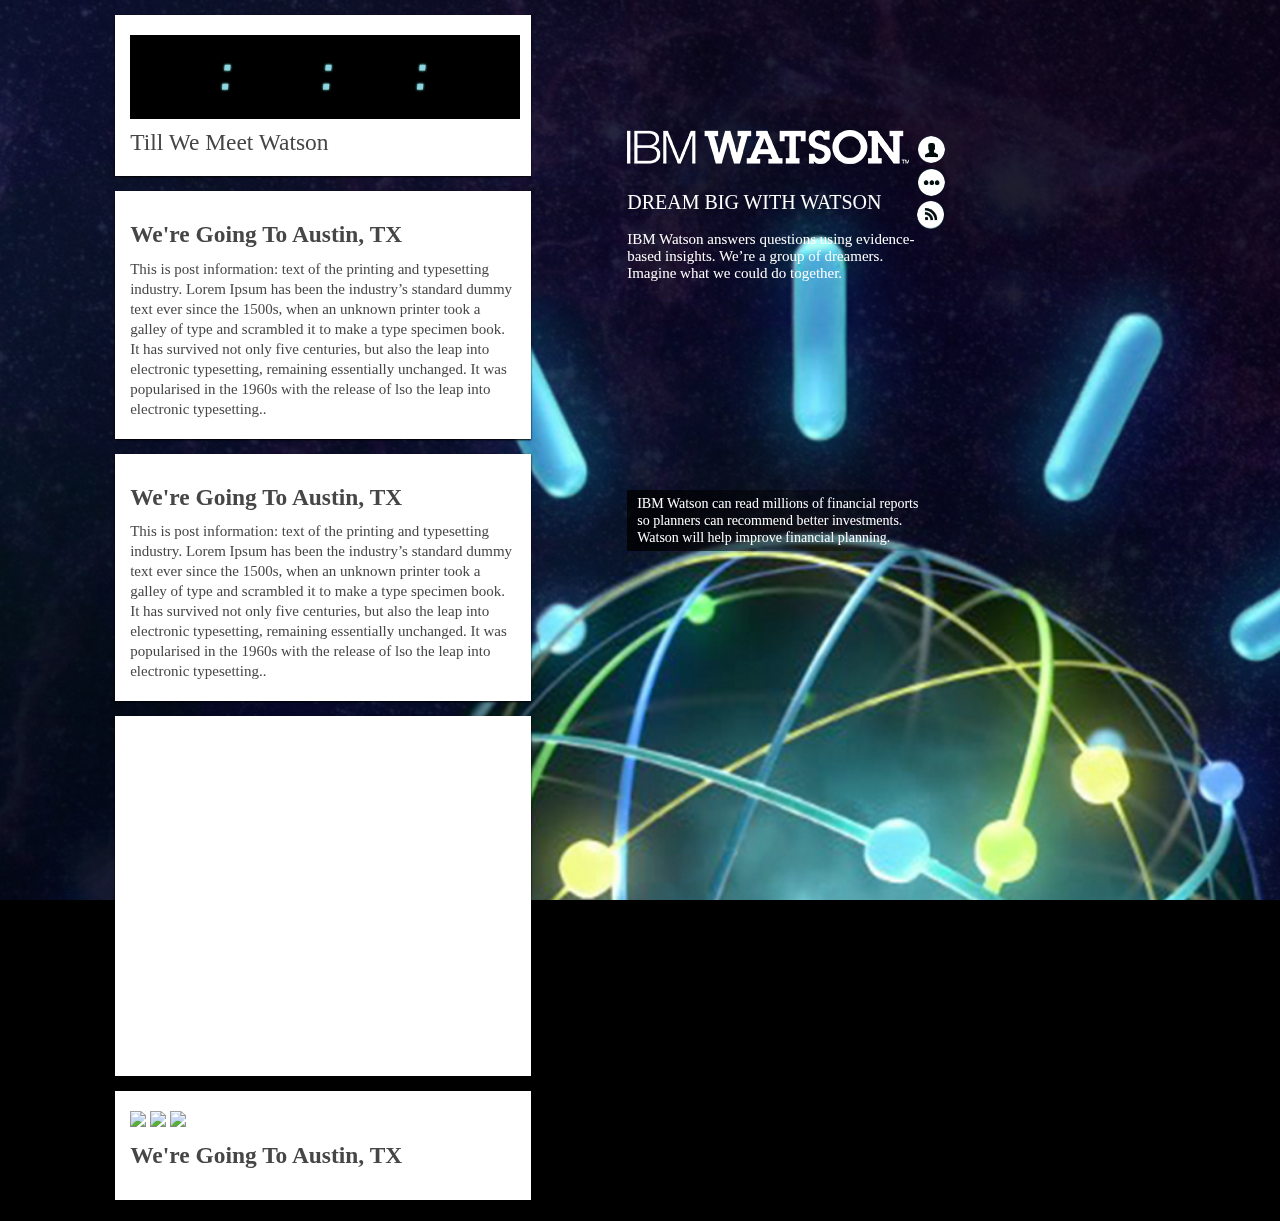
==== tumblrNew/index.html @ 7939ef3b "looking good" ====
<!DOCTYPE html>
<html class="no-js">
    <head>
        <meta charset="utf-8">
        <meta http-equiv="X-UA-Compatible" content="IE=edge">
        <title></title>
        <meta name="description" content="">
        <meta name="viewport" content="width=device-width, initial-scale=1">

        <!-- Place favicon.ico and apple-touch-icon(s) in the root directory -->

        <link rel="stylesheet" href="css/main.css">
        <script src="js/vendor/modernizr-2.7.0.min.js"></script>

        <script type="text/javascript" src="http://fast.fonts.net/jsapi/517ab6d0-03fa-4492-817f-f115d9f1843f.js"></script>
    </head>
    <body>

        <div class="container">

            <div class="postList">
                <header>

                    <div class="holder">
                        <div id="clock" class="countdown">   
                          <span id="d0"></span>  
                          <span id="d1"></span>  

                          <span class="time"></span>

                          <span id="h0"></span>  
                          <span id="h1"></span>

                          <span class="time"></span>

                          <span id="m0"></span>  
                          <span id="m1"></span>

                          <span class="time"></span>

                          <span id="s0"></span>  
                          <span id="s1"></span>  
                        </div>
                    </div><!--holder-->
                    <h2>Till We Meet Watson</h2>
                </header>



                <div class="post">
                    <ul class="info">
                        <li>date of post</li>
                        <li><a href="">999 likes</a></li>
                        <li><a href="">#tag1</a></li>
                        <li><a href="">#tag2</a></li>
                        <li><a href="">#tag3</a></li>
                    </ul>
                    <h2 class="entry-title"><a href="">We're Going To Austin, TX</a></h2>
                    <p>This is post information: text of the printing and typesetting industry. Lorem Ipsum has been the industry’s standard dummy text ever since the 1500s, when an unknown printer took a galley of type and scrambled it to make a type specimen book. It has survived not only five centuries, but also the leap into electronic typesetting, remaining essentially unchanged. It was popularised in the 1960s with the release of lso the leap into electronic typesetting..</p>


                </div><!--post-->



                <div class="post">
                    <h2 class="entry-title"><a href="">We're Going To Austin, TX</a></h2>
                    <p>This is post information: text of the printing and typesetting industry. Lorem Ipsum has been the industry’s standard dummy text ever since the 1500s, when an unknown printer took a galley of type and scrambled it to make a type specimen book. It has survived not only five centuries, but also the leap into electronic typesetting, remaining essentially unchanged. It was popularised in the 1960s with the release of lso the leap into electronic typesetting..</p>
                    <ul class="info">
                        <li>date of post</li>
                        <li><a href="">999 likes</a></li>
                        <li><a href="">#tag1</a></li>
                        <li><a href="">#tag2</a></li>
                        <li><a href="">#tag3</a></li>
                    </ul>

                </div><!--post-->



                <div class="post">
                    <iframe width="560" height="315" src="//www.youtube.com/embed/98BIu9dpwHU" frameborder="0" allowfullscreen></iframe>
                    <ul class="info">
                        <li>date of post</li>
                        <li><a href="">999 likes</a></li>
                        <li><a href="">#tag1</a></li>
                        <li><a href="">#tag2</a></li>
                        <li><a href="">#tag3</a></li>
                    </ul>

                </div><!--post-->



                <div class="post">
                    <img src="img/test3.jpg">
                    <img src="img/test1.jpg">
                    <img src="img/test2.jpg">
                    <h2 class="entry-title"><a href="">We're Going To Austin, TX</a></h2>

                    <ul class="info">
                        <li>date of post</li>
                        <li><a href="">999 likes</a></li>
                        <li><a href="">#tag1</a></li>
                        <li><a href="">#tag2</a></li>
                        <li><a href="">#tag3</a></li>
                    </ul>

                </div><!--post-->



            </div><!--postList-->

            <div class="callout">
                <div class="calloutHeader">
                    <a href=""><h1 class="watsonTitle">IBMWatson</h1></a>
                    <h2>Dream Big with Watson</h2>
                    <p class="desc">IBM Watson answers questions using evidence-based insights. We’re a group of dreamers. Imagine what we could do together.</p>
                </div>
                <ul class="social">
                    <li><a class="btn1" href="">btn1</a></li>
                    <li><a class="btn2" href="">btn2</a></li>
                    <li><a class="btn3" href="">btn3<a></li>

                </ul>
                <div class="subDesc"><p>IBM Watson can read millions of financial reports so planners can recommend better investments. Watson will help improve financial planning.</p>
                </div>
                <div class="responsiveBreaker"></div>
            </div>


        </div>

        <div class="nextPage">
            <a href="">next page</a>
        </div>


        <div class="bg">
        </div>
        <script>window.jQuery || document.write('<script src="js/vendor/jquery-1.10.2.min.js"><\/script>')</script>

        <script src="js/main.js"></script>


        <script>

        //this is a working countdown timer



        </script>



    </body>
</html>
---- tumblrNew/css/main.css ----
/* http://meyerweb.com/eric/tools/css/reset/ 
   v2.0 | 20110126
   License: none (public domain)
*/
html, body, div, span, applet, object, iframe,
h1, h2, h3, h4, h5, h6, p, blockquote, pre,
a, abbr, acronym, address, big, cite, code,
del, dfn, em, img, ins, kbd, q, s, samp,
small, strike, strong, sub, sup, tt, var,
b, u, i, center,
dl, dt, dd, ol, ul, li,
fieldset, form, label, legend,
table, caption, tbody, tfoot, thead, tr, th, td,
article, aside, canvas, details, embed,
figure, figcaption, footer, header, hgroup,
menu, nav, output, ruby, section, summary,
time, mark, audio, video {
  margin: 0;
  padding: 0;
  border: 0;
  font-size: 100%;
  font: inherit;
  vertical-align: baseline; }

/* HTML5 display-role reset for older browsers */
article, aside, details, figcaption, figure,
footer, header, hgroup, menu, nav, section {
  display: block; }

body {
  line-height: 1; }

ol, ul {
  list-style: none; }

blockquote, q {
  quotes: none; }

blockquote:before, blockquote:after,
q:before, q:after {
  content: '';
  content: none; }

table {
  border-collapse: collapse;
  border-spacing: 0; }

*, *:before, *:after {
  -moz-box-sizing: border-box;
  -webkit-box-sizing: border-box;
  box-sizing: border-box; }

html, html a {
  -webkit-font-smoothing: antialiased;
  text-shadow: 1px 1px 1px rgba(0, 0, 0, 0.004); }

html, body {
  height: 100%; }

header h2, .post h2 a {
  font-size: 1.563em;
  line-height: 2.031em;
  font-family: "ITCLubalinGraphW01-Bd";
  color: #464646;
  text-decoration: none; }

h1, h2, h3, h4, h5, h6, p, ul {
  color: #464646; }

body {
  background-color: black; }

.container {
  position: absolute;
  margin-left: 9%; }
  @media (max-width: 1118px) {
    .container {
      margin-left: 0px;
      width: 416px;
      margin: 0 auto;
      position: relative; } }

.bg {
  height: 100%;
  width: 100%;
  position: fixed;
  z-index: -9999;
  background: url(../img/bg1.jpg);
  -webkit-background-size: cover;
  -moz-background-size: cover;
  -o-background-size: cover;
  background-size: cover; }

header {
  margin-top: 15px;
  clear: both;
  z-index: 9999;
  width: 416px;
  font-size: 15px;
  line-height: 20px;
  background-color: #fff;
  margin-bottom: 15px;
  padding: 20px 15px;
  height: 161px;
  box-shadow: 0px 1px 2px #000;
  position: relative; }
  header .holder {
    background-color: #000;
    width: 390px;
    margin: 0 auto;
    height: 84px; }

.postList {
  float: left;
  width: 416px; }

.post {
  z-index: 9999;
  width: 416px;
  font-size: 15px;
  line-height: 20px;
  background-color: #fff;
  margin-bottom: 15px;
  padding: 20px 15px;
  box-shadow: 0px 1px 2px #000;
  position: relative; }
  .post h2 a:hover {
    color: #464646;
    text-decoration: underline; }
  .post p {
    width: 385px;
    font-family: "HelveticaNeueW01-65Medi"; }
  .post .info {
    font-family: "HelveticaNeueW01-65Medi";
    font-size: 13px;
    top: 30px;
    left: 0px;
    position: absolute;
    width: 100px;
    transition: all .4s;
    color: #fff;
    -webkit-transition: all .4s;
    /* Safari */
    opacity: 0; }
    .post .info a {
      color: #fff;
      font-weight: normal; }
      .post .info a:hover {
        color: #e7e7e7;
        text-decoration: underline; }
  .post a {
    color: #003471;
    font-family: "HelveticaNeueW01-65Medi";
    font-weight: 700;
    text-decoration: none; }
    .post a:hover {
      color: #1c5597; }
  .post iframe {
    width: 100%; }
  .post img {
    margin: 0 auto;
    width: 100%; }

.post:hover > .info {
  left: -100px;
  opacity: 1; }

.info:hover {
  left: -100px; }

.callout {
  position: fixed;
  padding-top: 130px;
  float: left;
  margin-left: 40%; }
  @media (max-width: 1118px) {
    .callout {
      margin-left: 0;
      float: none;
      position: relative;
      padding-top: 0px;
      margin: 0 auto;
      clear: both;
      width: 416px; } }
  .callout .calloutHeader {
    float: left; }
    @media (max-width: 1118px) {
      .callout .calloutHeader {
        width: 416px; } }
  .callout h2 {
    font-family: "ITCLubalinGraphW01-Bd";
    font-size: 20px;
    margin-top: 28px;
    color: #fff;
    text-transform: uppercase; }
    @media (max-width: 1118px) {
      .callout h2 {
        font-size: 30px; } }
  .callout p {
    width: 290px;
    font-size: 14px;
    color: #fff;
    line-height: 17px; }
    @media (max-width: 1118px) {
      .callout p {
        width: 416px; } }
  .callout .desc {
    margin-top: 19px;
    font-size: 15px;
    font-family: 'ITCLubalinGraphW01-Bk'; }
  .callout .subDesc {
    position: relative;
    top: 180px;
    margin-top: 180px;
    background-color: red;
    font-family: "HelveticaNeueW01-65Medi";
    padding: 5px 10px;
    background: -moz-linear-gradient(left, rgba(0, 0, 0, 0.8) 3%, rgba(0, 0, 0, 0.78) 6%, rgba(0, 0, 0, 0) 100%);
    /* FF3.6+ */
    background: -webkit-gradient(linear, left top, right top, color-stop(3%, rgba(0, 0, 0, 0.8)), color-stop(6%, rgba(0, 0, 0, 0.78)), color-stop(100%, rgba(0, 0, 0, 0)));
    /* Chrome,Safari4+ */
    background: -webkit-linear-gradient(left, rgba(0, 0, 0, 0.8) 3%, rgba(0, 0, 0, 0.78) 6%, rgba(0, 0, 0, 0) 100%);
    /* Chrome10+,Safari5.1+ */
    background: -o-linear-gradient(left, rgba(0, 0, 0, 0.8) 3%, rgba(0, 0, 0, 0.78) 6%, rgba(0, 0, 0, 0) 100%);
    /* Opera 11.10+ */
    background: -ms-linear-gradient(left, rgba(0, 0, 0, 0.8) 3%, rgba(0, 0, 0, 0.78) 6%, rgba(0, 0, 0, 0) 100%);
    /* IE10+ */
    background: linear-gradient(to right, rgba(0, 0, 0, 0.8) 3%, rgba(0, 0, 0, 0.78) 6%, rgba(0, 0, 0, 0) 100%);
    /* W3C */
    filter: progid:DXImageTransform.Microsoft.gradient(startColorstr='#cc000000', endColorstr='#00000000',GradientType=1 );
    /* IE6-9 */ }
    @media (max-width: 1118px) {
      .callout .subDesc {
        display: none; } }

.watsonTitle {
  background: url(../img/watson-title.png) no-repeat;
  width: 282px;
  height: 34px;
  text-indent: -9999px; }
  @media (max-width: 1118px) {
    .watsonTitle {
      width: 100%;
      height: 51px;
      background-size: cover;
      margin-top: 15px; } }

.social {
  float: left; }
  .social a {
    display: block;
    text-indent: -9999px;
    height: 28px;
    width: 28px; }
  .social li {
    padding-top: 5px; }
    @media (max-width: 1118px) {
      .social li {
        float: left;
        padding-right: 10px;
        position: relative;
        top: 10px; } }
  .social .btn1 {
    background-image: url(../img/avatar-button.png); }
  .social .btn2 {
    background-image: url(../img/dot-button.png); }
  .social .btn3 {
    background-image: url(../img/rss-button.png); }

.nextPage a {
  background: url(../img/next-page.png) no-repeat;
  width: 35px;
  position: fixed;
  right: 30px;
  top: 130px;
  height: 97px;
  text-indent: -99999px; }

#clock {
  text-align: center;
  position: relative;
  top: 17px; }

#clock span {
  display: inline-block;
  width: 30px;
  height: 52px;
  background: url("../img/new_num.jpg");
  background-position: 0 0;
  margin-right: 6px; }

#clock span:nth-child(even) {
  margin-right: 0px; }

#clock .time {
  background: url(../img/colin.jpg);
  width: 14px;
  height: 52px;
  margin-left: 3px; }
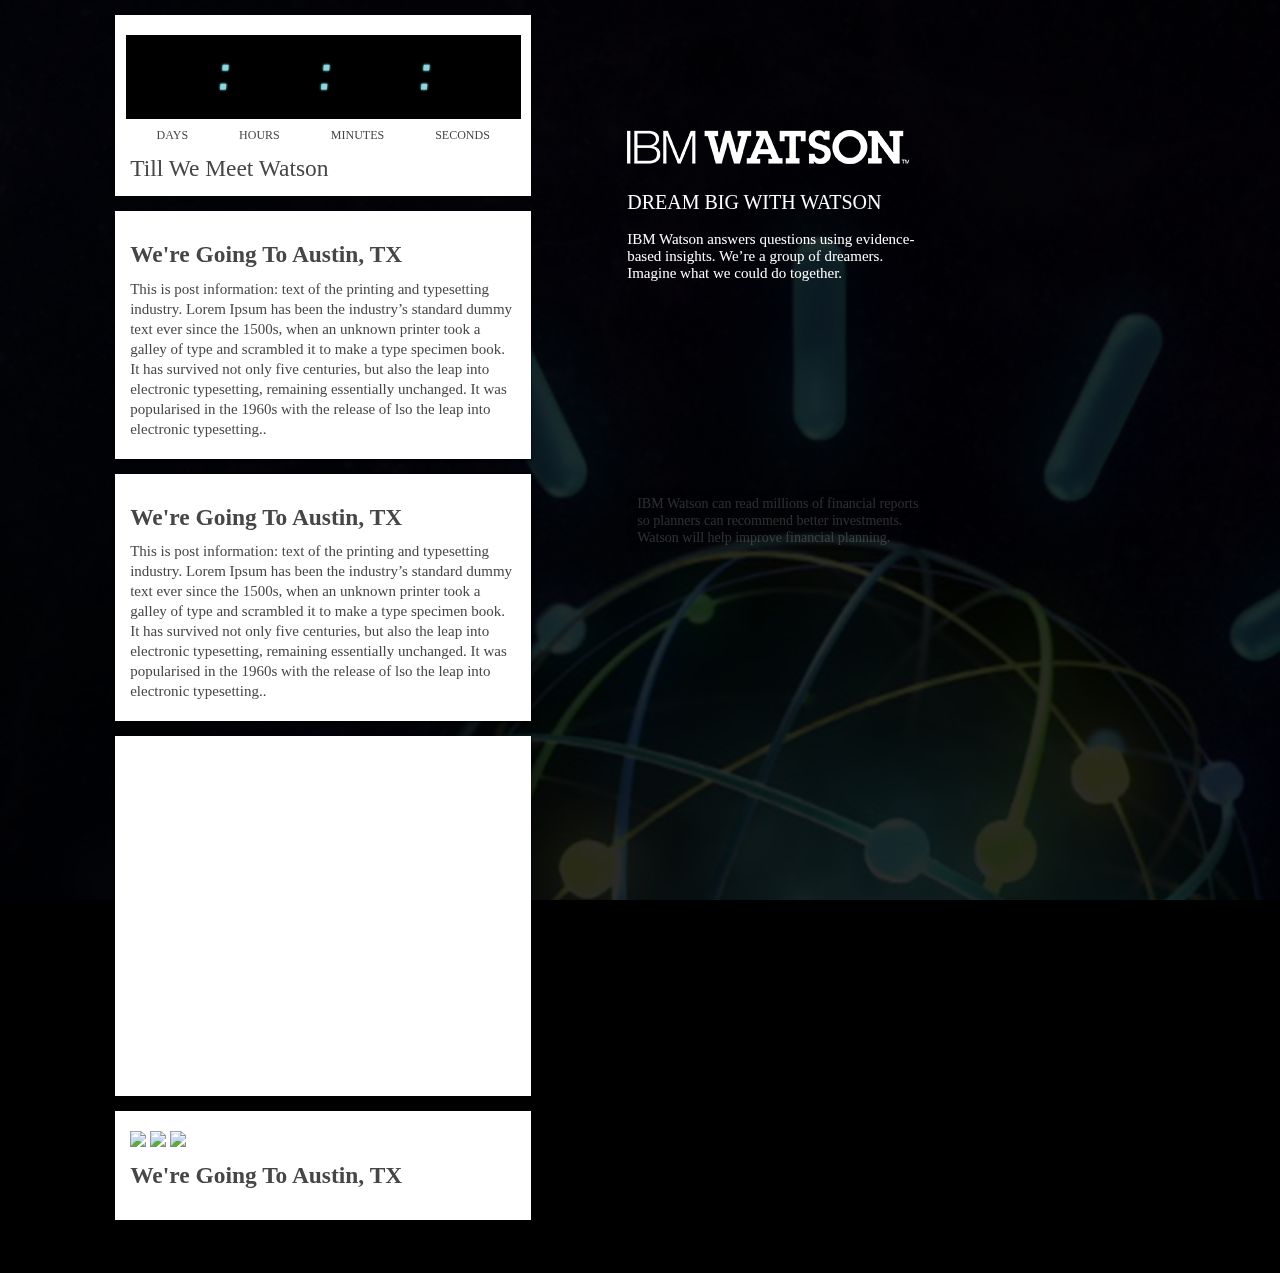
==== commit d2835443: "more css edits" ====
--- a/tumblrNew/index.html
+++ b/tumblrNew/index.html
@@ -42,6 +42,7 @@
                           <span id="s1"></span>  
                         </div>
                     </div><!--holder-->
+                    <p class="timeDesc"><span>Days </span><span>hours </span><span>minutes </span><span>seconds</span></p>
                     <h2>Till We Meet Watson</h2>
                 </header>
 
@@ -49,7 +50,7 @@
 
                 <div class="post">
                     <ul class="info">
-                        <li>date of post</li>
+                        <li class="date">Aug<br><span>04</span></li>
                         <li><a href="">999 likes</a></li>
                         <li><a href="">#tag1</a></li>
                         <li><a href="">#tag2</a></li>
@@ -67,7 +68,7 @@
                     <h2 class="entry-title"><a href="">We're Going To Austin, TX</a></h2>
                     <p>This is post information: text of the printing and typesetting industry. Lorem Ipsum has been the industry’s standard dummy text ever since the 1500s, when an unknown printer took a galley of type and scrambled it to make a type specimen book. It has survived not only five centuries, but also the leap into electronic typesetting, remaining essentially unchanged. It was popularised in the 1960s with the release of lso the leap into electronic typesetting..</p>
                     <ul class="info">
-                        <li>date of post</li>
+                        <li class="date">Aug<br><span>04</span></li>
                         <li><a href="">999 likes</a></li>
                         <li><a href="">#tag1</a></li>
                         <li><a href="">#tag2</a></li>
@@ -81,7 +82,7 @@
                 <div class="post">
                     <iframe width="560" height="315" src="//www.youtube.com/embed/98BIu9dpwHU" frameborder="0" allowfullscreen></iframe>
                     <ul class="info">
-                        <li>date of post</li>
+                        <li class="date">Aug<br><span>04</span></li>
                         <li><a href="">999 likes</a></li>
                         <li><a href="">#tag1</a></li>
                         <li><a href="">#tag2</a></li>
@@ -99,7 +100,7 @@
                     <h2 class="entry-title"><a href="">We're Going To Austin, TX</a></h2>
 
                     <ul class="info">
-                        <li>date of post</li>
+                        <li class="date">Aug<br><span>04</span></li>
                         <li><a href="">999 likes</a></li>
                         <li><a href="">#tag1</a></li>
                         <li><a href="">#tag2</a></li>
@@ -119,21 +120,21 @@
                     <p class="desc">IBM Watson answers questions using evidence-based insights. We’re a group of dreamers. Imagine what we could do together.</p>
                 </div>
                 <ul class="social">
-                    <li><a class="btn1" href="">btn1</a></li>
-                    <li><a class="btn2" href="">btn2</a></li>
-                    <li><a class="btn3" href="">btn3<a></li>
-
+                    <li><a class="btn1" href=""></a></li>
+                    <li><a class="btn2" href=""></a></li>
+                    <li><a class="btn3" href=""></a></li>
+                    <li><a class="btn4" href=""></a></li>
+                    <li><a class="btn5" href=""></a></li>
                 </ul>
                 <div class="subDesc"><p>IBM Watson can read millions of financial reports so planners can recommend better investments. Watson will help improve financial planning.</p>
                 </div>
-                <div class="responsiveBreaker"></div>
             </div>
 
 
         </div>
 
         <div class="nextPage">
-            <a href="">next page</a>
+            <a href="page2.html">next page</a>
         </div>
 
 
--- a/tumblrNew/css/main.css
+++ b/tumblrNew/css/main.css
@@ -57,7 +57,7 @@
 html, body {
   height: 100%; }
 
-header h2, .post h2 a {
+header h2, .post .personName, .post h2 a {
   font-size: 1.563em;
   line-height: 2.031em;
   font-family: "ITCLubalinGraphW01-Bd";
@@ -100,19 +100,35 @@
   line-height: 20px;
   background-color: #fff;
   margin-bottom: 15px;
-  padding: 20px 15px;
-  height: 161px;
+  padding-top: 20px;
+  height: 181px;
   box-shadow: 0px 1px 2px #000;
   position: relative; }
   header .holder {
     background-color: #000;
-    width: 390px;
+    width: 395px;
     margin: 0 auto;
     height: 84px; }
+  header h2 {
+    padding-left: 15px; }
+    @media (max-width: 1118px) {
+      header h2 {
+        text-align: center; } }
 
 .postList {
   float: left;
   width: 416px; }
+  @media (max-width: 1118px) {
+    .postList {
+      position: relative; } }
+
+.touch .post .info {
+  left: -90px;
+  opacity: 1;
+  transition: none; }
+
+.touch .post:hover > .info {
+  left: -90px; }
 
 .post {
   z-index: 9999;
@@ -135,6 +151,7 @@
     font-size: 13px;
     top: 30px;
     left: 0px;
+    text-align: right;
     position: absolute;
     width: 100px;
     transition: all .4s;
@@ -142,6 +159,15 @@
     -webkit-transition: all .4s;
     /* Safari */
     opacity: 0; }
+    .post .info .date {
+      font-size: 24px;
+      font-family: "ITCLubalinGraphW01-Bd"; }
+      .post .info .date span {
+        display: block;
+        padding-top: 9px;
+        padding-bottom: 3px;
+        font-size: 28px;
+        font-family: "ITCLubalinGraphW01-Bd"; }
     .post .info a {
       color: #fff;
       font-weight: normal; }
@@ -162,7 +188,7 @@
     width: 100%; }
 
 .post:hover > .info {
-  left: -100px;
+  left: -110px;
   opacity: 1; }
 
 .info:hover {
@@ -212,7 +238,6 @@
     position: relative;
     top: 180px;
     margin-top: 180px;
-    background-color: red;
     font-family: "HelveticaNeueW01-65Medi";
     padding: 5px 10px;
     background: -moz-linear-gradient(left, rgba(0, 0, 0, 0.8) 3%, rgba(0, 0, 0, 0.78) 6%, rgba(0, 0, 0, 0) 100%);
@@ -231,7 +256,7 @@
     /* IE6-9 */ }
     @media (max-width: 1118px) {
       .callout .subDesc {
-        display: none; } }
+        display: none !important; } }
 
 .watsonTitle {
   background: url(../img/watson-title.png) no-repeat;
@@ -259,13 +284,18 @@
         float: left;
         padding-right: 10px;
         position: relative;
-        top: 10px; } }
+        top: 10px;
+        margin-bottom: 20px; } }
   .social .btn1 {
-    background-image: url(../img/avatar-button.png); }
+    background-image: url(../img/ibm.png); }
   .social .btn2 {
-    background-image: url(../img/dot-button.png); }
+    background-image: url(../img/fb.png); }
   .social .btn3 {
-    background-image: url(../img/rss-button.png); }
+    background-image: url(../img/rss.png); }
+  .social .btn4 {
+    background-image: url(../img/youtube.png); }
+  .social .btn5 {
+    background-image: url(../img/twitter.png); }
 
 .nextPage a {
   background: url(../img/next-page.png) no-repeat;
@@ -283,11 +313,10 @@
 
 #clock span {
   display: inline-block;
-  width: 30px;
+  width: 36px;
   height: 52px;
-  background: url("../img/new_num.jpg");
-  background-position: 0 0;
-  margin-right: 6px; }
+  background: url("../img/mk3.jpg");
+  background-position: 0 0; }
 
 #clock span:nth-child(even) {
   margin-right: 0px; }
@@ -297,3 +326,14 @@
   width: 14px;
   height: 52px;
   margin-left: 3px; }
+
+.timeDesc span {
+  color: #464646;
+  font-family: "ITCLubalinGraphW01-Bd";
+  text-transform: uppercase;
+  padding: 0 24px;
+  font-size: 12px; }
+
+.timeDesc {
+  padding-top: 5px;
+  text-align: center; }
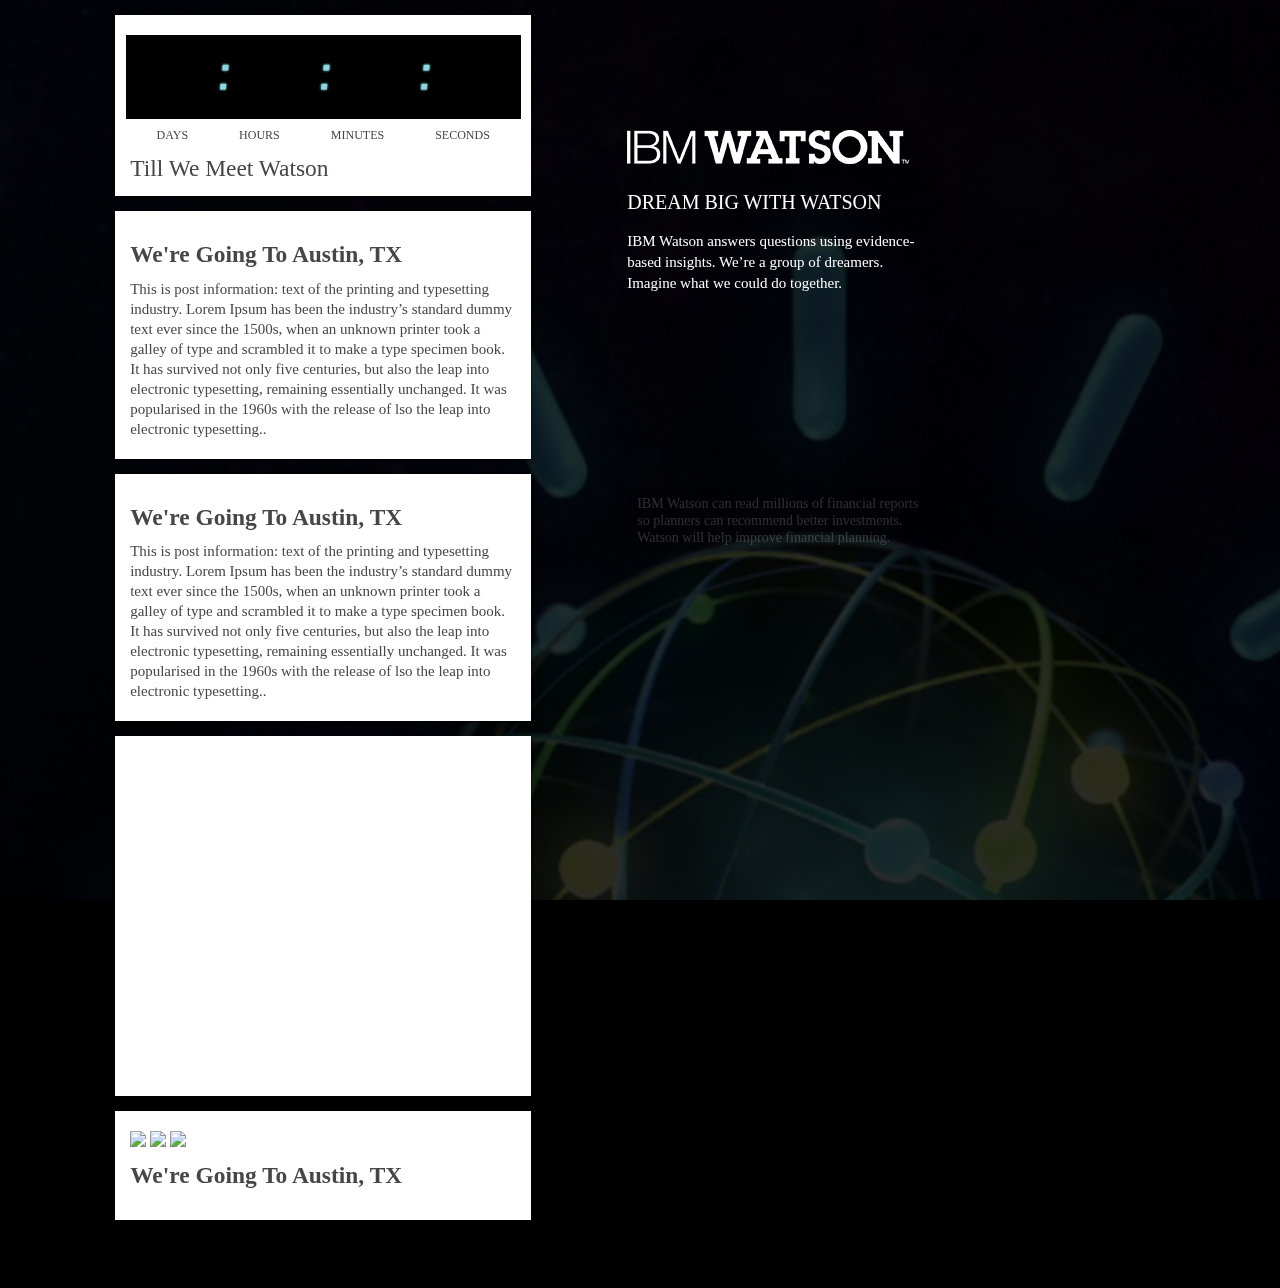
==== commit 8b41529d: "minor edits" ====
--- a/tumblrNew/index.html
+++ b/tumblrNew/index.html
@@ -49,16 +49,16 @@
 
 
                 <div class="post">
+
+                    <h2 class="entry-title"><a href="">We're Going To Austin, TX</a></h2>
+                    <p>This is post information: text of the printing and typesetting industry. Lorem Ipsum has been the industry’s standard dummy text ever since the 1500s, when an unknown printer took a galley of type and scrambled it to make a type specimen book. It has survived not only five centuries, but also the leap into electronic typesetting, remaining essentially unchanged. It was popularised in the 1960s with the release of lso the leap into electronic typesetting..</p>
                     <ul class="info">
-                        <li class="date">Aug<br><span>04</span></li>
+                        <li class="date">Aug<br><span>99</span></li>
                         <li><a href="">999 likes</a></li>
                         <li><a href="">#tag1</a></li>
                         <li><a href="">#tag2</a></li>
                         <li><a href="">#tag3</a></li>
                     </ul>
-                    <h2 class="entry-title"><a href="">We're Going To Austin, TX</a></h2>
-                    <p>This is post information: text of the printing and typesetting industry. Lorem Ipsum has been the industry’s standard dummy text ever since the 1500s, when an unknown printer took a galley of type and scrambled it to make a type specimen book. It has survived not only five centuries, but also the leap into electronic typesetting, remaining essentially unchanged. It was popularised in the 1960s with the release of lso the leap into electronic typesetting..</p>
-
 
                 </div><!--post-->
 
@@ -68,7 +68,7 @@
                     <h2 class="entry-title"><a href="">We're Going To Austin, TX</a></h2>
                     <p>This is post information: text of the printing and typesetting industry. Lorem Ipsum has been the industry’s standard dummy text ever since the 1500s, when an unknown printer took a galley of type and scrambled it to make a type specimen book. It has survived not only five centuries, but also the leap into electronic typesetting, remaining essentially unchanged. It was popularised in the 1960s with the release of lso the leap into electronic typesetting..</p>
                     <ul class="info">
-                        <li class="date">Aug<br><span>04</span></li>
+                        <li class="date">Aug<br><span>22</span></li>
                         <li><a href="">999 likes</a></li>
                         <li><a href="">#tag1</a></li>
                         <li><a href="">#tag2</a></li>
@@ -82,7 +82,7 @@
                 <div class="post">
                     <iframe width="560" height="315" src="//www.youtube.com/embed/98BIu9dpwHU" frameborder="0" allowfullscreen></iframe>
                     <ul class="info">
-                        <li class="date">Aug<br><span>04</span></li>
+                        <li class="date">Aug<br><span>79</span></li>
                         <li><a href="">999 likes</a></li>
                         <li><a href="">#tag1</a></li>
                         <li><a href="">#tag2</a></li>
--- a/tumblrNew/css/main.css
+++ b/tumblrNew/css/main.css
@@ -64,6 +64,10 @@
   color: #464646;
   text-decoration: none; }
 
+.callout .desc {
+  line-height: 21px;
+  font-size: 15px; }
+
 h1, h2, h3, h4, h5, h6, p, ul {
   color: #464646; }
 
@@ -111,9 +115,6 @@
     height: 84px; }
   header h2 {
     padding-left: 15px; }
-    @media (max-width: 1118px) {
-      header h2 {
-        text-align: center; } }
 
 .postList {
   float: left;
@@ -147,6 +148,7 @@
     width: 385px;
     font-family: "HelveticaNeueW01-65Medi"; }
   .post .info {
+    z-index: -1;
     font-family: "HelveticaNeueW01-65Medi";
     font-size: 13px;
     top: 30px;
@@ -154,9 +156,9 @@
     text-align: right;
     position: absolute;
     width: 100px;
-    transition: all .4s;
+    transition: all .4s ease-out;
     color: #fff;
-    -webkit-transition: all .4s;
+    -webkit-transition: all .4s ease-out;
     /* Safari */
     opacity: 0; }
     .post .info .date {
@@ -164,9 +166,9 @@
       font-family: "ITCLubalinGraphW01-Bd"; }
       .post .info .date span {
         display: block;
-        padding-top: 9px;
-        padding-bottom: 3px;
-        font-size: 28px;
+        padding-top: 17px;
+        padding-bottom: 10px;
+        font-size: 45px;
         font-family: "ITCLubalinGraphW01-Bd"; }
     .post .info a {
       color: #fff;
@@ -232,7 +234,6 @@
         width: 416px; } }
   .callout .desc {
     margin-top: 19px;
-    font-size: 15px;
     font-family: 'ITCLubalinGraphW01-Bk'; }
   .callout .subDesc {
     position: relative;
@@ -271,6 +272,8 @@
       margin-top: 15px; } }
 
 .social {
+  position: relative;
+  top: -5px;
   float: left; }
   .social a {
     display: block;
@@ -278,14 +281,16 @@
     height: 28px;
     width: 28px; }
   .social li {
-    padding-top: 5px; }
+    padding-top: 5px;
+    margin-left: 6px; }
     @media (max-width: 1118px) {
       .social li {
         float: left;
         padding-right: 10px;
         position: relative;
         top: 10px;
-        margin-bottom: 20px; } }
+        margin-bottom: 20px;
+        margin-left: 0px; } }
   .social .btn1 {
     background-image: url(../img/ibm.png); }
   .social .btn2 {
@@ -306,6 +311,15 @@
   height: 97px;
   text-indent: -99999px; }
 
+.backPage a {
+  background: url(../img/back-page.png) no-repeat;
+  width: 35px;
+  position: fixed;
+  right: 30px;
+  top: 130px;
+  height: 97px;
+  text-indent: -99999px; }
+
 #clock {
   text-align: center;
   position: relative;
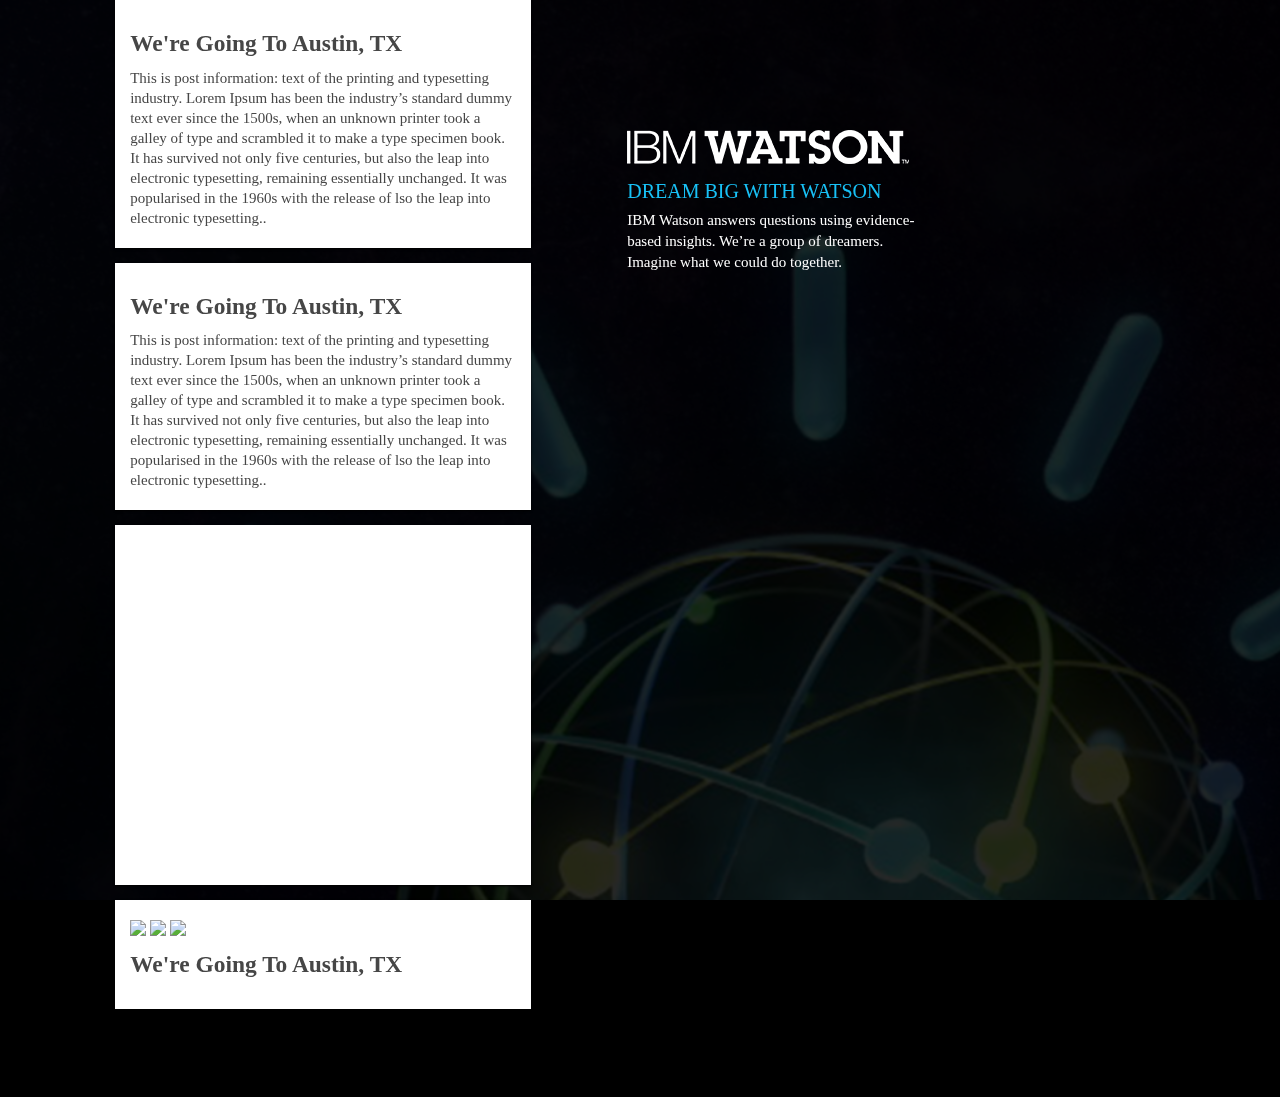
==== commit 9f40ff20: "responsive skills" ====
--- a/tumblrNew/index.html
+++ b/tumblrNew/index.html
@@ -47,6 +47,15 @@
                 </header>
 
 
+                <div class="post headPost">
+                    <img src="img/people.jpg" />
+                    <h2 class="entry-title"><a href="page2.html">We're Going To Austin, TX</a></h2>
+                    <p>On October 31, we’re meeting the IBM experts behind supercomputer Watson. We’ll be asking Watson questions, learning what it can do, and dreaming up what could be next. The possibilities are limitless.</p>
+                    <br>
+                    <a href="page2.html">Learn more about who we are</a>
+                </div>
+
+
 
                 <div class="post">
 
@@ -54,7 +63,7 @@
                     <p>This is post information: text of the printing and typesetting industry. Lorem Ipsum has been the industry’s standard dummy text ever since the 1500s, when an unknown printer took a galley of type and scrambled it to make a type specimen book. It has survived not only five centuries, but also the leap into electronic typesetting, remaining essentially unchanged. It was popularised in the 1960s with the release of lso the leap into electronic typesetting..</p>
                     <ul class="info">
                         <li class="date">Aug<br><span>99</span></li>
-                        <li><a href="">999 likes</a></li>
+                        <li><a class="likes" href="">99900</a></li>
                         <li><a href="">#tag1</a></li>
                         <li><a href="">#tag2</a></li>
                         <li><a href="">#tag3</a></li>
@@ -69,7 +78,7 @@
                     <p>This is post information: text of the printing and typesetting industry. Lorem Ipsum has been the industry’s standard dummy text ever since the 1500s, when an unknown printer took a galley of type and scrambled it to make a type specimen book. It has survived not only five centuries, but also the leap into electronic typesetting, remaining essentially unchanged. It was popularised in the 1960s with the release of lso the leap into electronic typesetting..</p>
                     <ul class="info">
                         <li class="date">Aug<br><span>22</span></li>
-                        <li><a href="">999 likes</a></li>
+                        <li><a class="likes" href="">999</a></li>
                         <li><a href="">#tag1</a></li>
                         <li><a href="">#tag2</a></li>
                         <li><a href="">#tag3</a></li>
@@ -83,7 +92,7 @@
                     <iframe width="560" height="315" src="//www.youtube.com/embed/98BIu9dpwHU" frameborder="0" allowfullscreen></iframe>
                     <ul class="info">
                         <li class="date">Aug<br><span>79</span></li>
-                        <li><a href="">999 likes</a></li>
+                        <li><a class="likes" href="">999</a></li>
                         <li><a href="">#tag1</a></li>
                         <li><a href="">#tag2</a></li>
                         <li><a href="">#tag3</a></li>
@@ -101,7 +110,7 @@
 
                     <ul class="info">
                         <li class="date">Aug<br><span>04</span></li>
-                        <li><a href="">999 likes</a></li>
+                        <li><a class="likes" href="">999</a></li>
                         <li><a href="">#tag1</a></li>
                         <li><a href="">#tag2</a></li>
                         <li><a href="">#tag3</a></li>
--- a/tumblrNew/css/main.css
+++ b/tumblrNew/css/main.css
@@ -140,7 +140,8 @@
   margin-bottom: 15px;
   padding: 20px 15px;
   box-shadow: 0px 1px 2px #000;
-  position: relative; }
+  position: relative;
+  clear: both; }
   .post h2 a:hover {
     color: #464646;
     text-decoration: underline; }
@@ -161,6 +162,9 @@
     -webkit-transition: all .4s ease-out;
     /* Safari */
     opacity: 0; }
+    .post .info li {
+      clear: both;
+      display: block; }
     .post .info .date {
       font-size: 24px;
       font-family: "ITCLubalinGraphW01-Bd"; }
@@ -188,6 +192,19 @@
   .post img {
     margin: 0 auto;
     width: 100%; }
+  .post .likes {
+    margin: 10px 0;
+    display: block;
+    float: right; }
+  .post .likes:before {
+    display: block;
+    content: "";
+    background-image: url("../img/heart.png");
+    height: 9px;
+    width: 10px;
+    float: left;
+    margin-top: 6px;
+    margin-right: 5px; }
 
 .post:hover > .info {
   left: -110px;
@@ -218,8 +235,8 @@
   .callout h2 {
     font-family: "ITCLubalinGraphW01-Bd";
     font-size: 20px;
-    margin-top: 28px;
-    color: #fff;
+    margin-top: 17px;
+    color: #18c1f6;
     text-transform: uppercase; }
     @media (max-width: 1118px) {
       .callout h2 {
@@ -233,8 +250,8 @@
       .callout p {
         width: 416px; } }
   .callout .desc {
-    margin-top: 19px;
-    font-family: 'ITCLubalinGraphW01-Bk'; }
+    margin-top: 9px;
+    font-family: "ITCLubalinGraphW01-Md"; }
   .callout .subDesc {
     position: relative;
     top: 180px;
@@ -258,6 +275,8 @@
     @media (max-width: 1118px) {
       .callout .subDesc {
         display: none !important; } }
+    .callout .subDesc p {
+      font-size: 11px; }
 
 .watsonTitle {
   background: url(../img/watson-title.png) no-repeat;
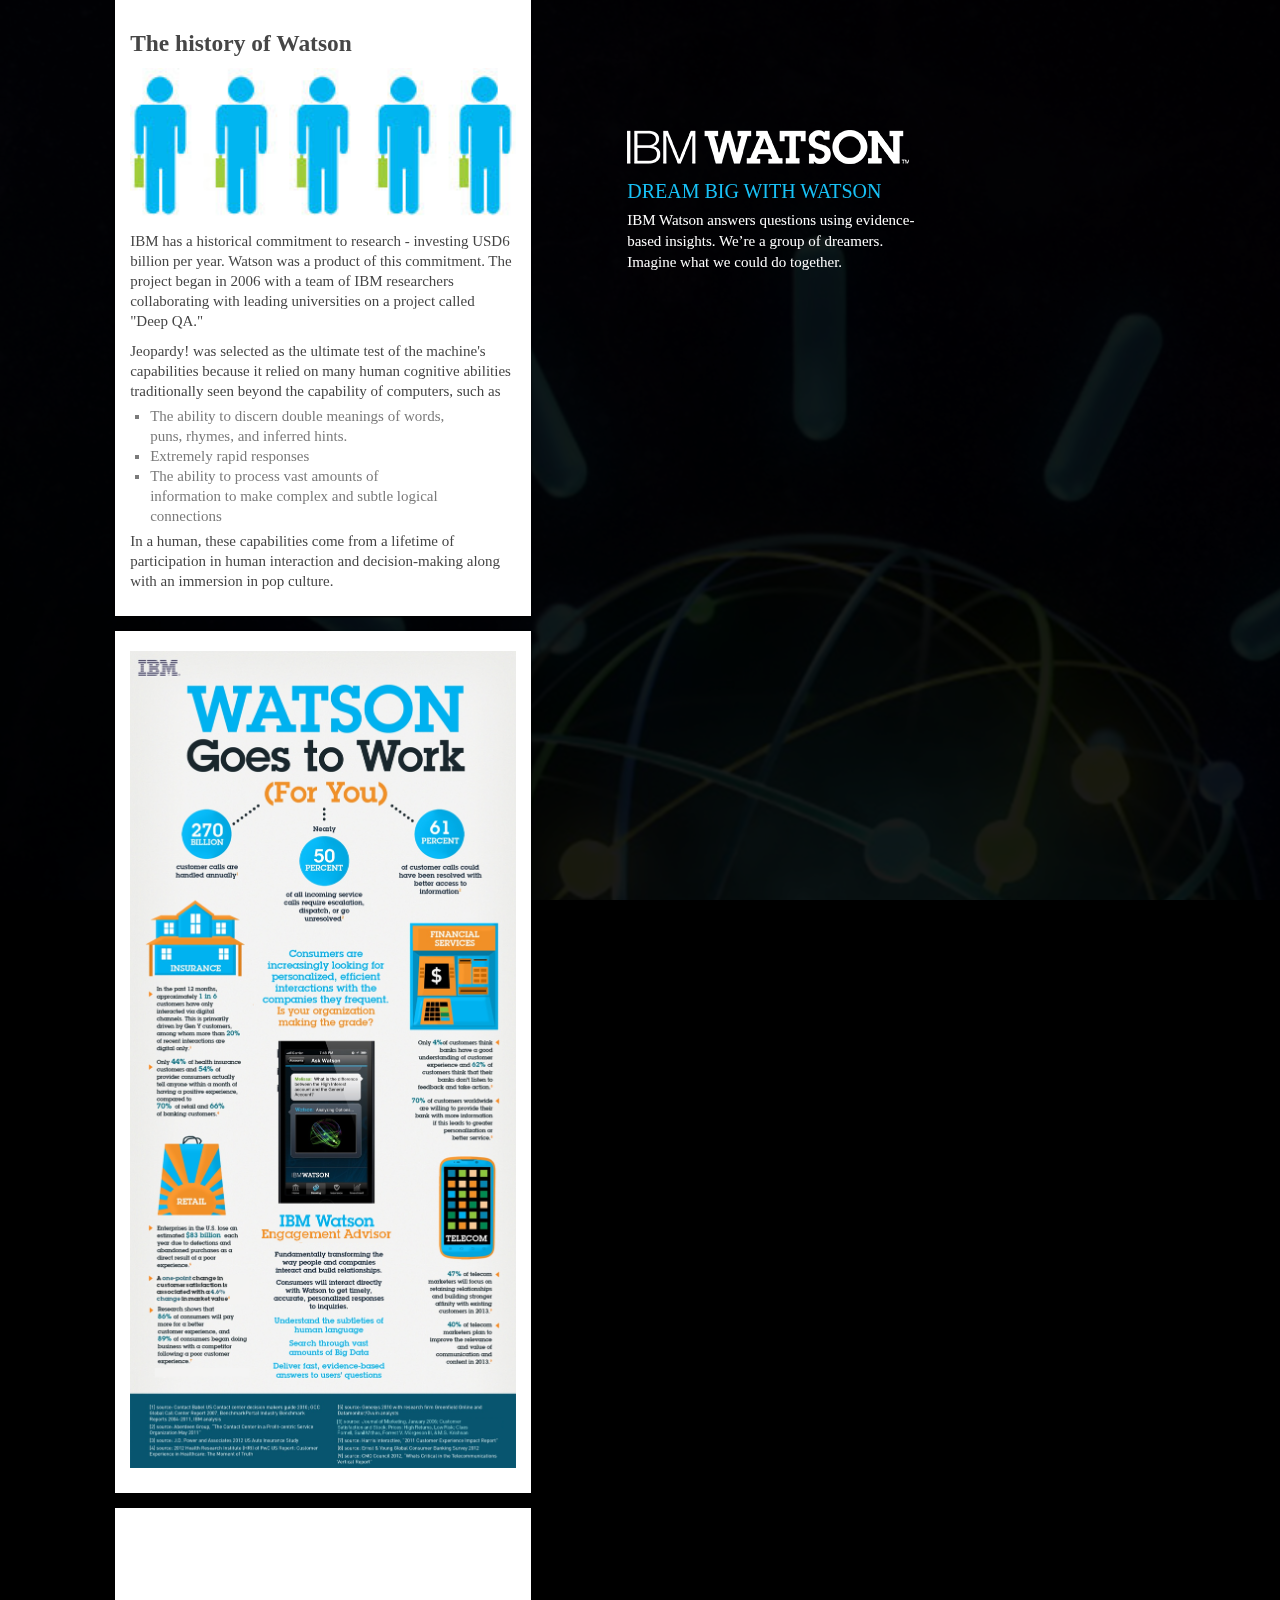
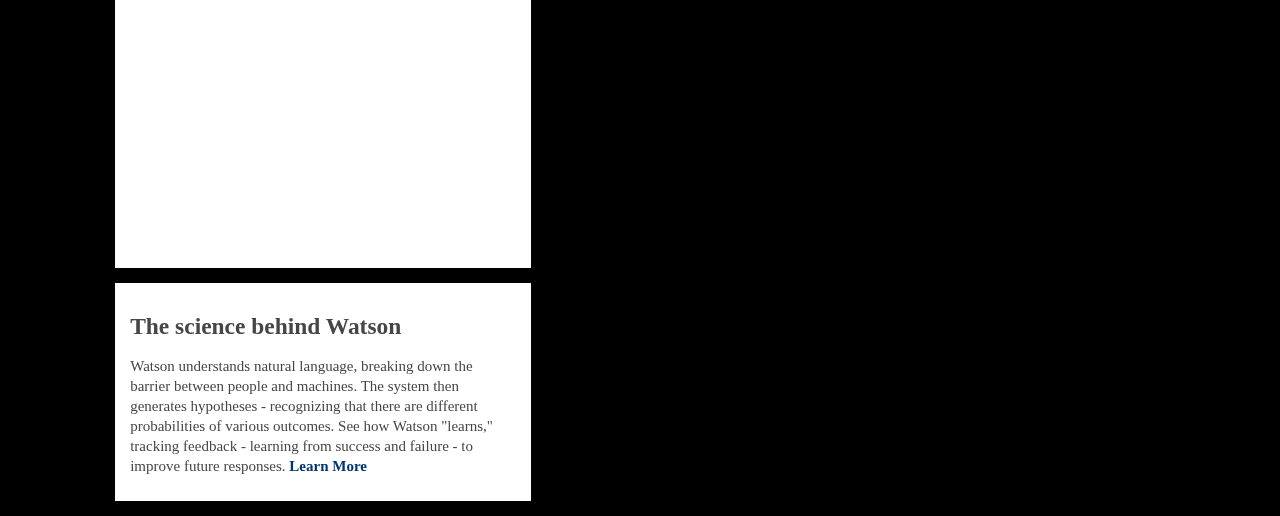
==== commit adee86c8: "cute little hacks" ====
--- a/tumblrNew/index.html
+++ b/tumblrNew/index.html
@@ -49,24 +49,33 @@
 
                 <div class="post headPost">
                     <img src="img/people.jpg" />
-                    <h2 class="entry-title"><a href="page2.html">We're Going To Austin, TX</a></h2>
+                    <h2 class="entry-title"><a href="influencers.html">We're Going To Austin, TX</a></h2>
                     <p>On October 31, we’re meeting the IBM experts behind supercomputer Watson. We’ll be asking Watson questions, learning what it can do, and dreaming up what could be next. The possibilities are limitless.</p>
                     <br>
-                    <a href="page2.html">Learn more about who we are</a>
+                    <a href="influencers.html">Learn more about who we are</a>
                 </div>
 
 
 
                 <div class="post">
 
-                    <h2 class="entry-title"><a href="">We're Going To Austin, TX</a></h2>
-                    <p>This is post information: text of the printing and typesetting industry. Lorem Ipsum has been the industry’s standard dummy text ever since the 1500s, when an unknown printer took a galley of type and scrambled it to make a type specimen book. It has survived not only five centuries, but also the leap into electronic typesetting, remaining essentially unchanged. It was popularised in the 1960s with the release of lso the leap into electronic typesetting..</p>
+                    <h2 class="entry-title"><a href="">The history of Watson</a></h2>
+                    <img src="img/img2.jpg" />
+                    <p>IBM has a historical commitment to research - investing USD6 billion per year. Watson was a product of this commitment. The project began in 2006 with a team of IBM researchers collaborating with leading universities on a project called "Deep QA."</p>
+                    <p>Jeopardy! was selected as the ultimate test of the machine's capabilities because it relied on many human cognitive abilities traditionally seen beyond the capability of computers, such as</p>
+                        <ul>
+                            <li>The ability to discern double meanings of words, puns, rhymes, and inferred hints.</li>
+                            <li>Extremely rapid responses</li>
+                            <li>The ability to process vast amounts of information to make complex and subtle logical connections</li>
+                            
+                        </ul>
+                        <p>In a human, these capabilities come from a lifetime of participation in human interaction and decision-making along with an immersion in pop culture.</p>
                     <ul class="info">
-                        <li class="date">Aug<br><span>99</span></li>
-                        <li><a class="likes" href="">99900</a></li>
-                        <li><a href="">#tag1</a></li>
-                        <li><a href="">#tag2</a></li>
-                        <li><a href="">#tag3</a></li>
+                        <li class="date">Dec<br><span>05</span></li>
+                        <li><a class="likes" href="">1,421</a></li>
+                        <li><a href="">#research</a></li>
+                        <li><a href="">#DeepQA</a></li>
+                        <li><a href="">#history</a></li>
                     </ul>
 
                 </div><!--post-->
@@ -74,14 +83,13 @@
 
 
                 <div class="post">
-                    <h2 class="entry-title"><a href="">We're Going To Austin, TX</a></h2>
-                    <p>This is post information: text of the printing and typesetting industry. Lorem Ipsum has been the industry’s standard dummy text ever since the 1500s, when an unknown printer took a galley of type and scrambled it to make a type specimen book. It has survived not only five centuries, but also the leap into electronic typesetting, remaining essentially unchanged. It was popularised in the 1960s with the release of lso the leap into electronic typesetting..</p>
+                    <img src="img/infogrpahic.png" />
                     <ul class="info">
-                        <li class="date">Aug<br><span>22</span></li>
-                        <li><a class="likes" href="">999</a></li>
-                        <li><a href="">#tag1</a></li>
-                        <li><a href="">#tag2</a></li>
-                        <li><a href="">#tag3</a></li>
+                        <li class="date">Dec<br><span>02</span></li>
+                        <li><a class="likes" href="">981</a></li>
+                        <li><a href="">#info</a></li>
+                        <li><a href="">#DeepQA</a></li>
+                        <li><a href="">#public</a></li>
                     </ul>
 
                 </div><!--post-->
@@ -89,13 +97,13 @@
 
 
                 <div class="post">
-                    <iframe width="560" height="315" src="//www.youtube.com/embed/98BIu9dpwHU" frameborder="0" allowfullscreen></iframe>
+                    <iframe width="560" height="315" src="//www.youtube.com/embed/Im6BJ4DWSvY" frameborder="0" allowfullscreen></iframe>
                     <ul class="info">
-                        <li class="date">Aug<br><span>79</span></li>
-                        <li><a class="likes" href="">999</a></li>
-                        <li><a href="">#tag1</a></li>
-                        <li><a href="">#tag2</a></li>
-                        <li><a href="">#tag3</a></li>
+                        <li class="date">Nov<br><span>28</span></li>
+                        <li><a class="likes" href="">1,221</a></li>
+                        <li><a href="">#video</a></li>
+                        <li><a href="">#research</a></li>
+                        <li><a href="">#cancer</a></li>
                     </ul>
 
                 </div><!--post-->
@@ -103,17 +111,15 @@
 
 
                 <div class="post">
-                    <img src="img/test3.jpg">
-                    <img src="img/test1.jpg">
-                    <img src="img/test2.jpg">
-                    <h2 class="entry-title"><a href="">We're Going To Austin, TX</a></h2>
 
+                    <h2 class="entry-title"><a href="">The science behind Watson </a></h2>
+                    <p>Watson understands natural language, breaking down the barrier between people and machines. The system then generates hypotheses - recognizing that there are different probabilities of various outcomes. See how Watson "learns," tracking feedback - learning from success and failure - to improve future responses. <a href="">Learn More</a></p>
                     <ul class="info">
-                        <li class="date">Aug<br><span>04</span></li>
-                        <li><a class="likes" href="">999</a></li>
-                        <li><a href="">#tag1</a></li>
-                        <li><a href="">#tag2</a></li>
-                        <li><a href="">#tag3</a></li>
+                        <li class="date">Nov<br><span>27</span></li>
+                        <li><a class="likes" href="">2,031</a></li>
+                        <li><a href="">#research</a></li>
+                        <li><a href="">#DeepQA</a></li>
+                        <li><a href="">#future</a></li>
                     </ul>
 
                 </div><!--post-->
@@ -143,7 +149,7 @@
         </div>
 
         <div class="nextPage">
-            <a href="page2.html">next page</a>
+            <a href="influencers.html">next page</a>
         </div>
 
 
@@ -151,6 +157,9 @@
         </div>
         <script>window.jQuery || document.write('<script src="js/vendor/jquery-1.10.2.min.js"><\/script>')</script>
 
+        <script type="text/javascript">
+        var isHome = true;
+        </script>
         <script src="js/main.js"></script>
 
 
--- a/tumblrNew/css/main.css
+++ b/tumblrNew/css/main.css
@@ -142,12 +142,21 @@
   box-shadow: 0px 1px 2px #000;
   position: relative;
   clear: both; }
+  .post ul {
+    position: relative;
+    margin-left: 20px;
+    width: 300px;
+    color: #7b7b7b;
+    font-family: "HelveticaNeueW01-65Medi"; }
+    .post ul li {
+      list-style-type: square; }
   .post h2 a:hover {
     color: #464646;
     text-decoration: underline; }
   .post p {
     width: 385px;
-    font-family: "HelveticaNeueW01-65Medi"; }
+    font-family: "HelveticaNeueW01-65Medi";
+    padding: 5px 0; }
   .post .info {
     z-index: -1;
     font-family: "HelveticaNeueW01-65Medi";
@@ -161,7 +170,8 @@
     color: #fff;
     -webkit-transition: all .4s ease-out;
     /* Safari */
-    opacity: 0; }
+    opacity: 0;
+    margin-left: 0px; }
     .post .info li {
       clear: both;
       display: block; }
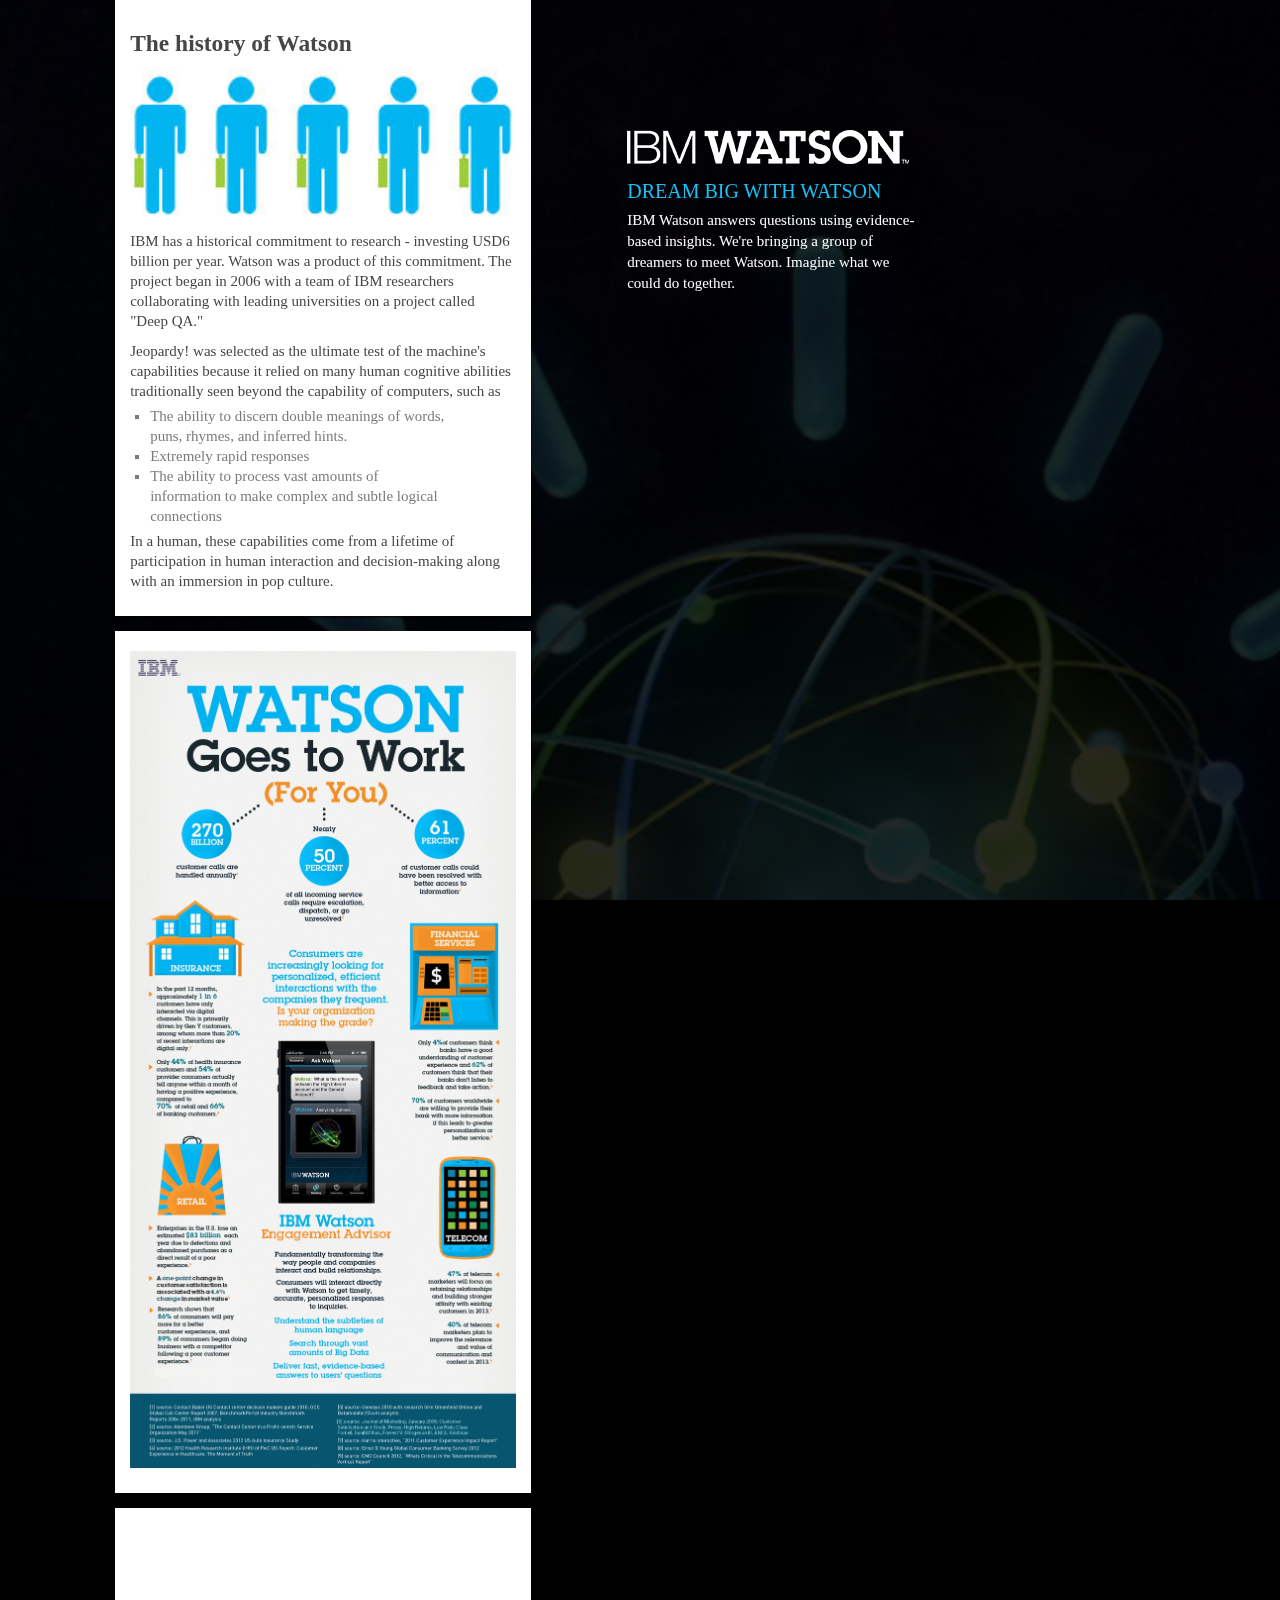
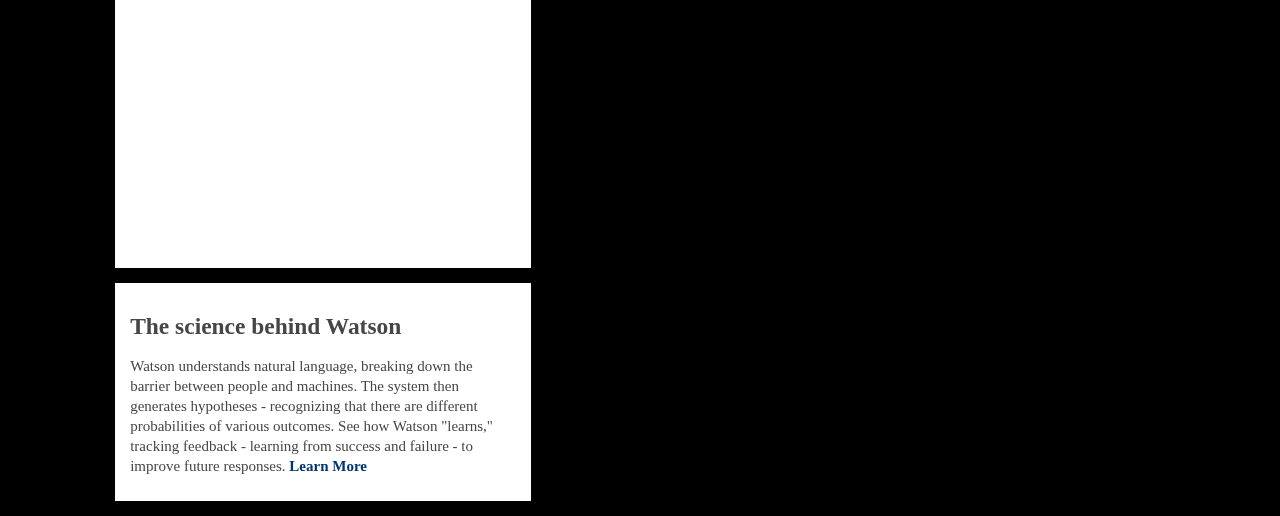
==== commit b0095940: "copy edits" ====
--- a/tumblrNew/index.html
+++ b/tumblrNew/index.html
@@ -50,7 +50,7 @@
                 <div class="post headPost">
                     <img src="img/people.jpg" />
                     <h2 class="entry-title"><a href="influencers.html">We're Going To Austin, TX</a></h2>
-                    <p>On October 31, we’re meeting the IBM experts behind supercomputer Watson. We’ll be asking Watson questions, learning what it can do, and dreaming up what could be next. The possibilities are limitless.</p>
+                    <p>On March 5, we're meeting the IBM experts behind supercomputer Watson. We'll be asking Watson questions, learning what it can do, and dreaming up what could be next. The possibilities are limitless.</p>
                     <br>
                     <a href="influencers.html">Learn more about who we are</a>
                 </div>
@@ -132,7 +132,7 @@
                 <div class="calloutHeader">
                     <a href=""><h1 class="watsonTitle">IBMWatson</h1></a>
                     <h2>Dream Big with Watson</h2>
-                    <p class="desc">IBM Watson answers questions using evidence-based insights. We’re a group of dreamers. Imagine what we could do together.</p>
+                    <p class="desc">IBM Watson answers questions using evidence-based insights. We're bringing a group of dreamers to meet Watson. Imagine what we could do together.</p>
                 </div>
                 <ul class="social">
                     <li><a class="btn1" href=""></a></li>
@@ -141,7 +141,7 @@
                     <li><a class="btn4" href=""></a></li>
                     <li><a class="btn5" href=""></a></li>
                 </ul>
-                <div class="subDesc"><p>IBM Watson can read millions of financial reports so planners can recommend better investments. Watson will help improve financial planning.</p>
+                <div class="subDesc"><p>Watson can read millions of financial reports so planners can recommend better investments. Watson will help improve financial planning.</p>
                 </div>
             </div>
 
@@ -162,16 +162,5 @@
         </script>
         <script src="js/main.js"></script>
 
-
-        <script>
-
-        //this is a working countdown timer
-
-
-
-        </script>
-
-
-
     </body>
 </html>
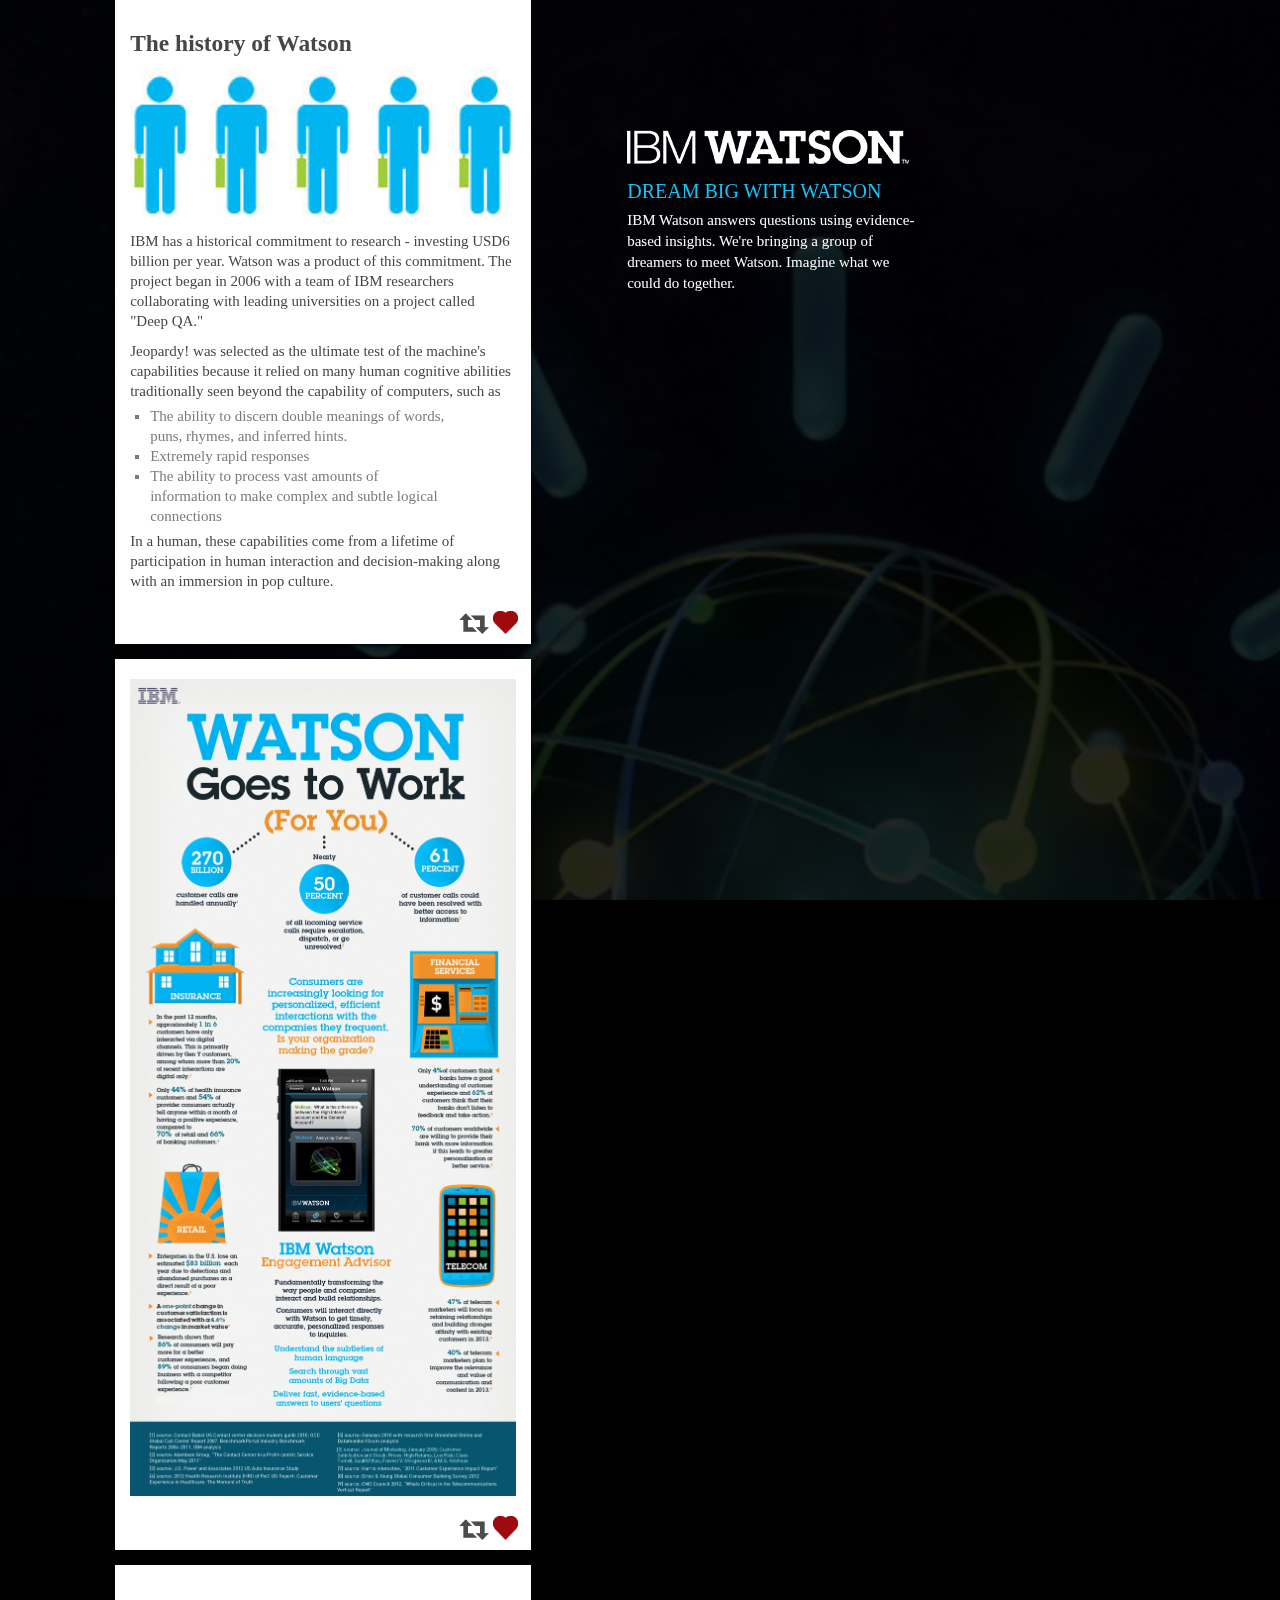
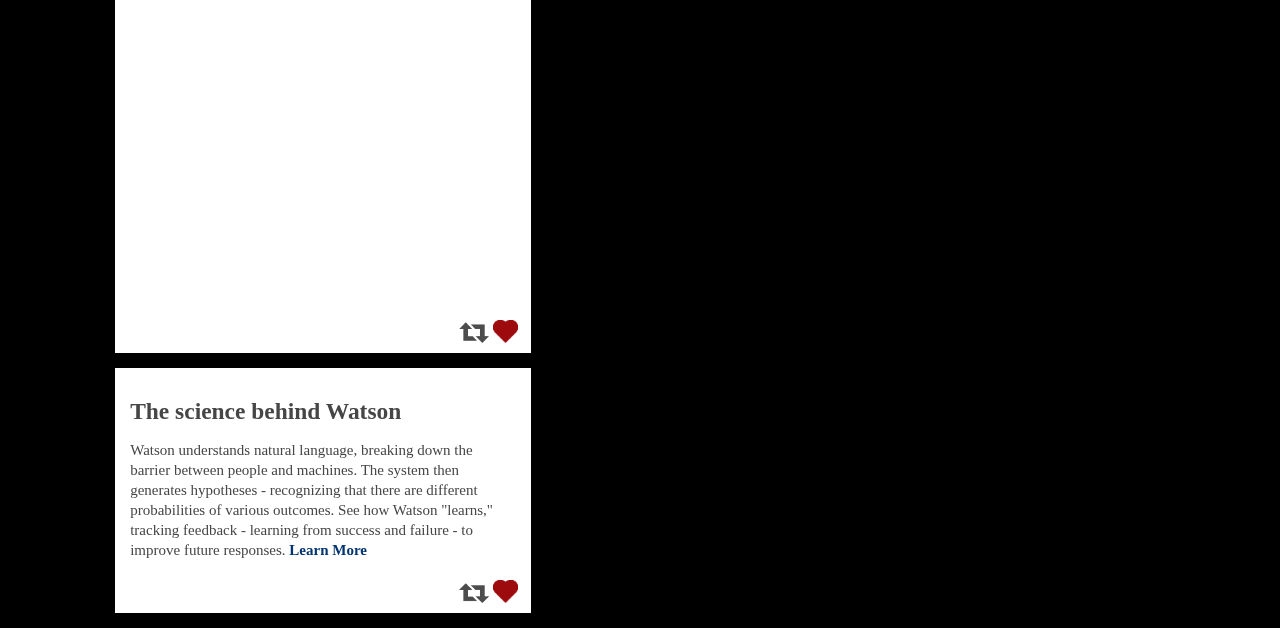
==== commit c4a5447a: "added social" ====
--- a/tumblrNew/index.html
+++ b/tumblrNew/index.html
@@ -77,6 +77,11 @@
                         <li><a href="">#DeepQA</a></li>
                         <li><a href="">#history</a></li>
                     </ul>
+                    <ul class="meta">
+                        <li class="reblog"><img src="img/reblog.png"></li>
+                        <li class="like"><img src="img/liked.png" /></li>
+                        <!---<li class="likeNum">1,234</li>-->
+                    </ul>
 
                 </div><!--post-->
 
@@ -91,7 +96,11 @@
                         <li><a href="">#DeepQA</a></li>
                         <li><a href="">#public</a></li>
                     </ul>
-
+                    <ul class="meta">
+                        <li class="reblog"><img src="img/reblog.png"></li>
+                        <li class="like"><img src="img/liked.png" /></li>
+                        <!---<li class="likeNum">1,234</li>-->
+                    </ul>
                 </div><!--post-->
 
 
@@ -104,6 +113,11 @@
                         <li><a href="">#video</a></li>
                         <li><a href="">#research</a></li>
                         <li><a href="">#cancer</a></li>
+                    </ul>
+                    <ul class="meta">
+                        <li class="reblog"><img src="img/reblog.png"></li>
+                        <li class="like"><img src="img/liked.png" /></li>
+                        <!---<li class="likeNum">1,234</li>-->
                     </ul>
 
                 </div><!--post-->
@@ -120,6 +134,11 @@
                         <li><a href="">#research</a></li>
                         <li><a href="">#DeepQA</a></li>
                         <li><a href="">#future</a></li>
+                    </ul>
+                    <ul class="meta">
+                        <li class="reblog"><img src="img/reblog.png"></li>
+                        <li class="like"><img src="img/liked.png" /></li>
+                        <!---<li class="likeNum">1,234</li>-->
                     </ul>
 
                 </div><!--post-->
--- a/tumblrNew/css/main.css
+++ b/tumblrNew/css/main.css
@@ -379,4 +379,28 @@
 
 .timeDesc {
   padding-top: 5px;
+  position: relative;
   text-align: center; }
+
+.post ul.meta {
+  top: 15px;
+  display: block !important;
+  margin-left: 329px; }
+
+.meta li {
+  width: 30px;
+  display: inline-block; }
+
+.like {
+  width: 25px !important;
+  cursor: pointer; }
+
+.reblog {
+  cursor: pointer; }
+
+.likeNum {
+  font-family: "ITCLubalinGraphW01-Bd";
+  font-size: 20px;
+  color: #4c4c4c;
+  position: relative;
+  top: -5px; }
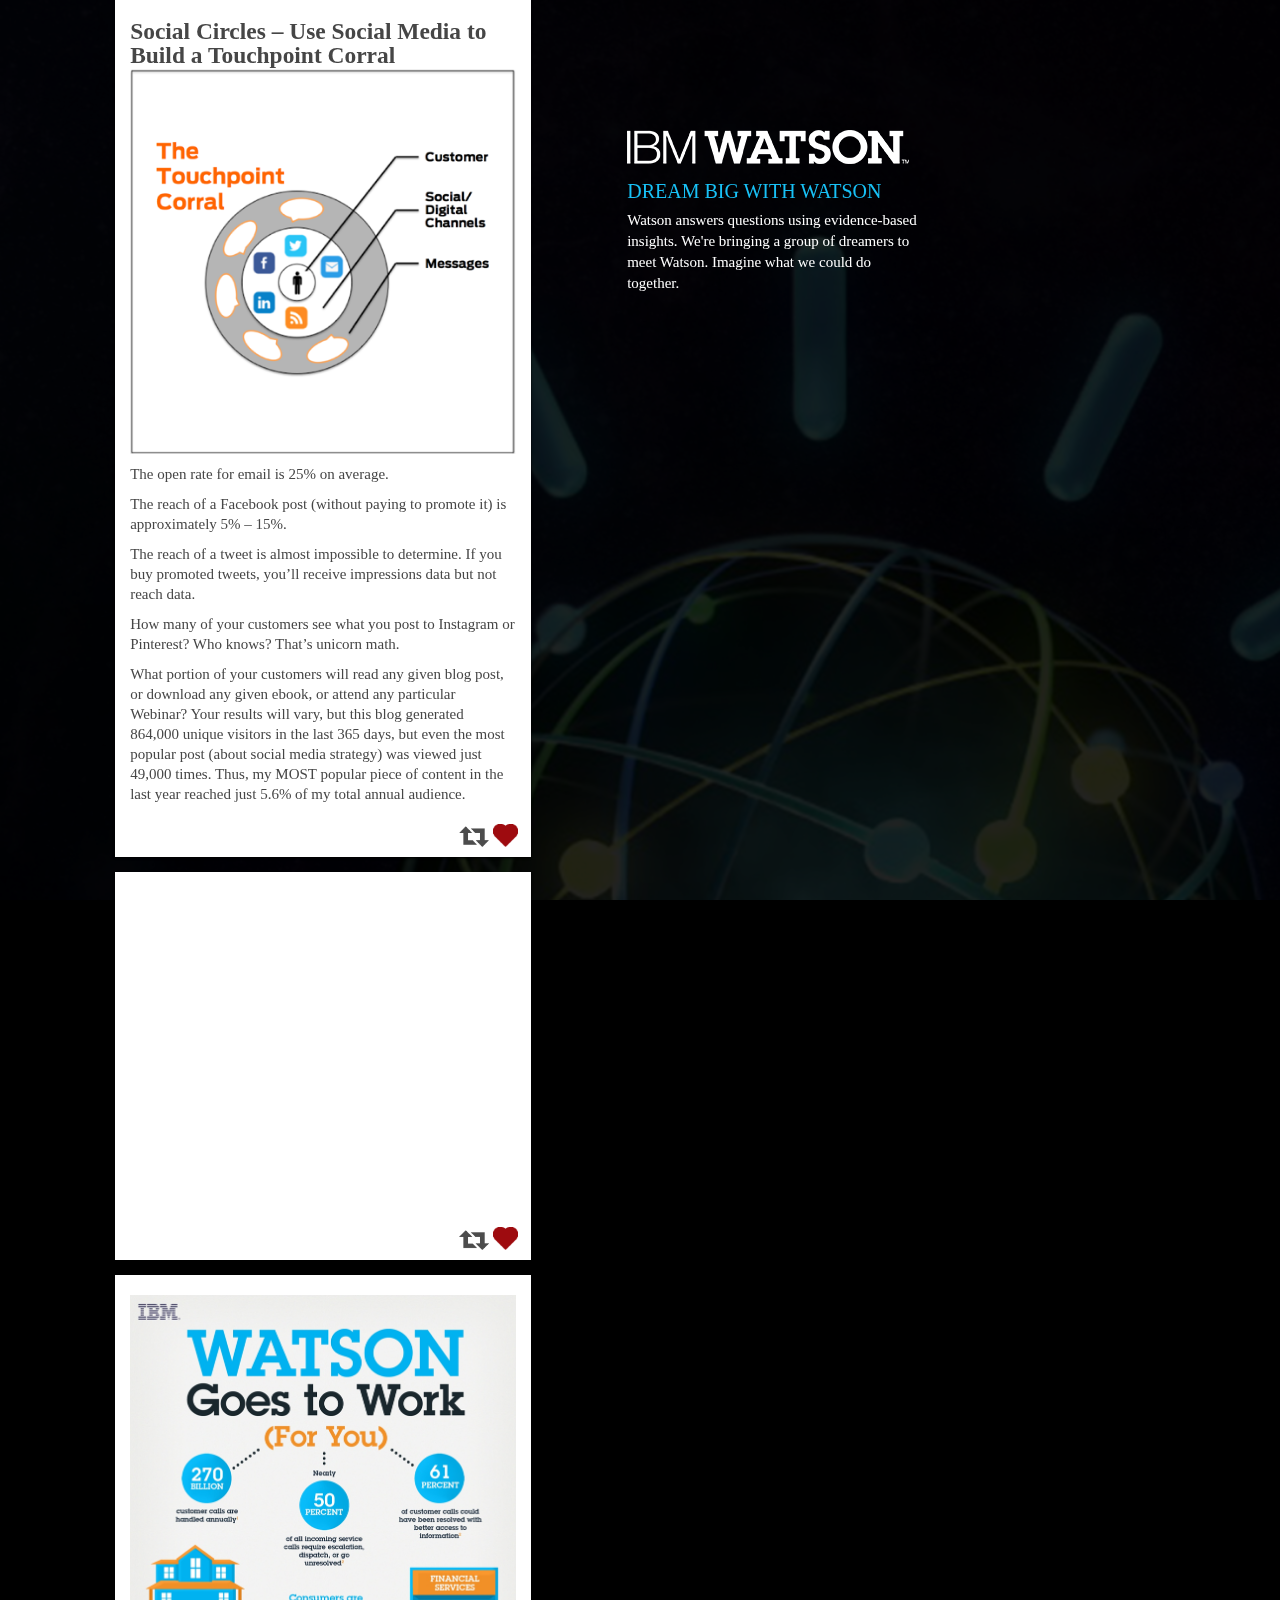
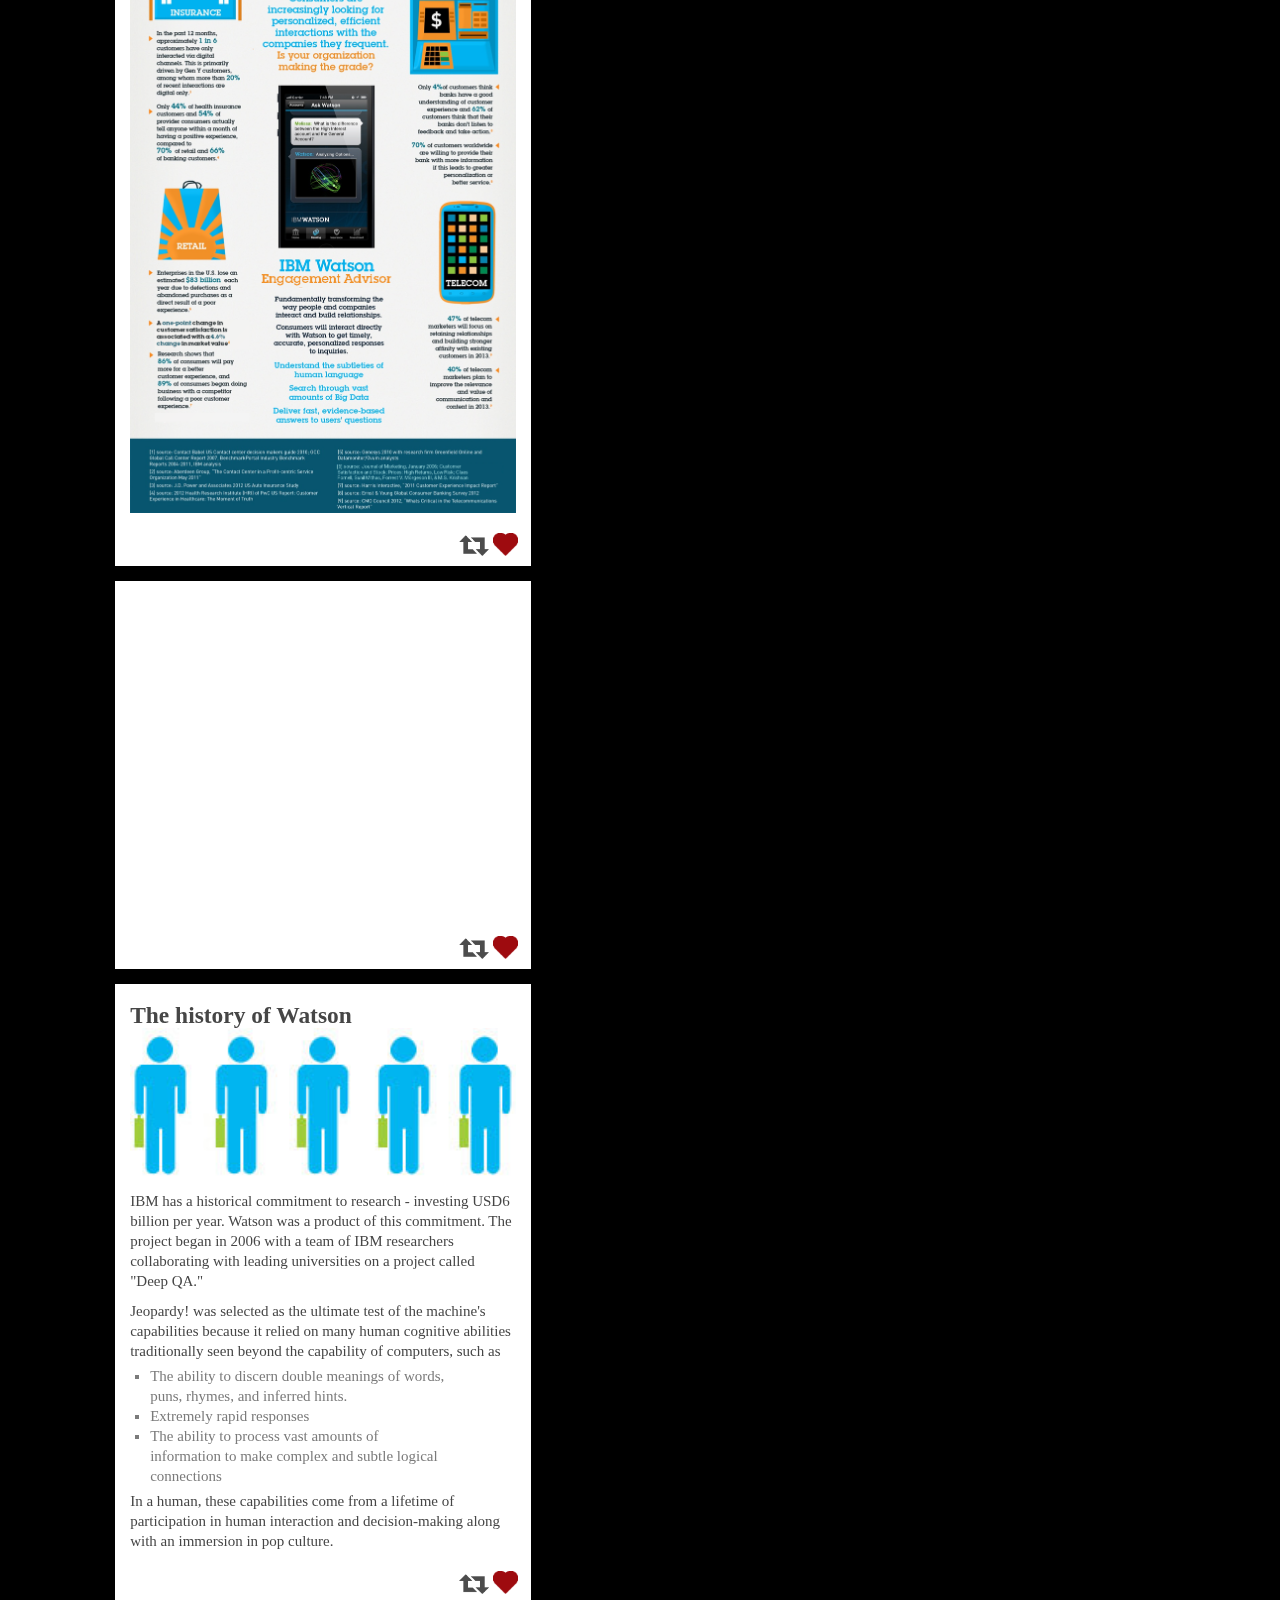
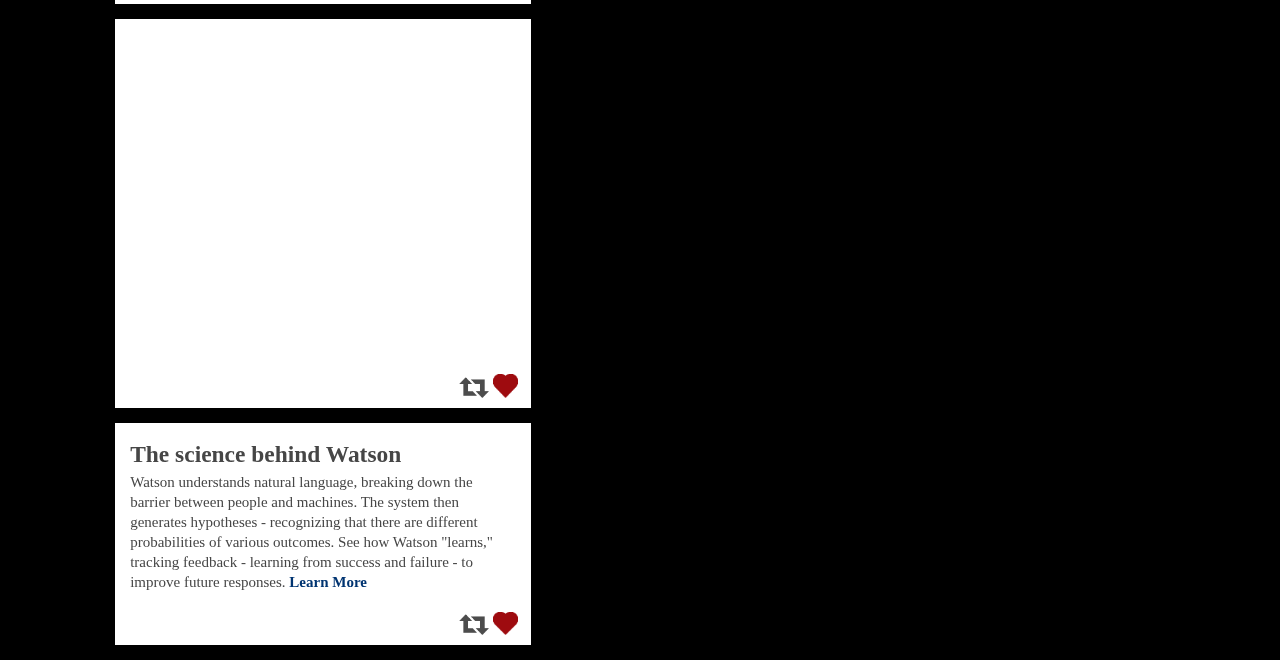
==== commit 73febd21: "new content added" ====
--- a/tumblrNew/index.html
+++ b/tumblrNew/index.html
@@ -56,8 +56,89 @@
                 </div>
 
 
-
-                <div class="post">
+                <div class="post">
+
+                    <h2 class="entry-title"><a href="">Social Circles – Use Social Media to Build a Touchpoint Corral</a></h2>
+                    <img src="img/The_touchpoint_corral.png" />
+                    <p><strong>The open rate for email is 25% on average.</strong></p>
+
+                    <p>The reach of a Facebook post (without paying to promote it) is approximately 5% – 15%.</p>
+
+                    <p>The reach of a tweet is almost impossible to determine. If you buy promoted tweets, you’ll receive impressions data but not reach data.</p>
+
+                    <p>How many of your customers see what you post to Instagram or Pinterest? Who knows? That’s unicorn math.</p>
+
+                    <p>What portion of your customers will read any given blog post, or download any given ebook, or attend any particular Webinar? Your results will vary, but this blog generated 864,000 unique visitors in the last 365 days, but even the most popular post (about social media strategy) was viewed just 49,000 times. Thus, my MOST popular piece of content in the last year reached just 5.6% of my total annual audience.</p>
+                    <ul class="info">
+                        <li class="date">Dec<br><span>15</span></li>
+                        <li><a class="likes" href="">1,421</a></li>
+                        <li><a href="">#research</a></li>
+                        <li><a href="">#DeepQA</a></li>
+                        <li><a href="">#history</a></li>
+                    </ul>
+                    <ul class="meta">
+                        <li class="reblog"><img src="img/reblog.png"></li>
+                        <li class="like"><img src="img/liked.png" /></li>
+                        <!---<li class="likeNum">1,234</li>-->
+                    </ul>
+
+                </div><!--post-->
+
+
+                <div class="post">
+                    <iframe width="560" height="315" src="//www.youtube.com/embed/O24yB5fG-KU" frameborder="0" allowfullscreen></iframe>
+                    <ul class="info">
+                        <li class="date">Dec<br><span>08</span></li>
+                        <li><a class="likes" href="">1,221</a></li>
+                        <li><a href="">#video</a></li>
+                        <li><a href="">#research</a></li>
+                        <li><a href="">#cancer</a></li>
+                    </ul>
+                    <ul class="meta">
+                        <li class="reblog"><img src="img/reblog.png"></li>
+                        <li class="like"><img src="img/liked.png" /></li>
+                        <!---<li class="likeNum">1,234</li>-->
+                    </ul>
+
+                </div><!--post-->
+
+                <div class="post">
+                    <img src="img/infogrpahic.png" />
+                    <ul class="info">
+                        <li class="date">Dec<br><span>02</span></li>
+                        <li><a class="likes" href="">981</a></li>
+                        <li><a href="">#info</a></li>
+                        <li><a href="">#DeepQA</a></li>
+                        <li><a href="">#public</a></li>
+                    </ul>
+                    <ul class="meta">
+                        <li class="reblog"><img src="img/reblog.png"></li>
+                        <li class="like"><img src="img/liked.png" /></li>
+                        <!---<li class="likeNum">1,234</li>-->
+                    </ul>
+                </div><!--post-->
+
+
+
+                <div class="post">
+                    <iframe width="560" height="315" src="//www.youtube.com/embed/Im6BJ4DWSvY" frameborder="0" allowfullscreen></iframe>
+                    <ul class="info">
+                        <li class="date">Nov<br><span>28</span></li>
+                        <li><a class="likes" href="">1,221</a></li>
+                        <li><a href="">#video</a></li>
+                        <li><a href="">#research</a></li>
+                        <li><a href="">#cancer</a></li>
+                    </ul>
+                    <ul class="meta">
+                        <li class="reblog"><img src="img/reblog.png"></li>
+                        <li class="like"><img src="img/liked.png" /></li>
+                        <!---<li class="likeNum">1,234</li>-->
+                    </ul>
+
+                </div><!--post-->
+
+
+               <div class="post">
 
                     <h2 class="entry-title"><a href="">The history of Watson</a></h2>
                     <img src="img/img2.jpg" />
@@ -71,7 +152,7 @@
                         </ul>
                         <p>In a human, these capabilities come from a lifetime of participation in human interaction and decision-making along with an immersion in pop culture.</p>
                     <ul class="info">
-                        <li class="date">Dec<br><span>05</span></li>
+                        <li class="date">Nov<br><span>27</span></li>
                         <li><a class="likes" href="">1,421</a></li>
                         <li><a href="">#research</a></li>
                         <li><a href="">#DeepQA</a></li>
@@ -88,27 +169,9 @@
 
 
                 <div class="post">
-                    <img src="img/infogrpahic.png" />
-                    <ul class="info">
-                        <li class="date">Dec<br><span>02</span></li>
-                        <li><a class="likes" href="">981</a></li>
-                        <li><a href="">#info</a></li>
-                        <li><a href="">#DeepQA</a></li>
-                        <li><a href="">#public</a></li>
-                    </ul>
-                    <ul class="meta">
-                        <li class="reblog"><img src="img/reblog.png"></li>
-                        <li class="like"><img src="img/liked.png" /></li>
-                        <!---<li class="likeNum">1,234</li>-->
-                    </ul>
-                </div><!--post-->
-
-
-
-                <div class="post">
-                    <iframe width="560" height="315" src="//www.youtube.com/embed/Im6BJ4DWSvY" frameborder="0" allowfullscreen></iframe>
-                    <ul class="info">
-                        <li class="date">Nov<br><span>28</span></li>
+                    <iframe width="560" height="315" src="//www.youtube.com/embed/PCKogFDM3Zg" frameborder="0" allowfullscreen></iframe>
+                    <ul class="info">
+                        <li class="date">Nov<br><span>26</span></li>
                         <li><a class="likes" href="">1,221</a></li>
                         <li><a href="">#video</a></li>
                         <li><a href="">#research</a></li>
@@ -129,7 +192,7 @@
                     <h2 class="entry-title"><a href="">The science behind Watson </a></h2>
                     <p>Watson understands natural language, breaking down the barrier between people and machines. The system then generates hypotheses - recognizing that there are different probabilities of various outcomes. See how Watson "learns," tracking feedback - learning from success and failure - to improve future responses. <a href="">Learn More</a></p>
                     <ul class="info">
-                        <li class="date">Nov<br><span>27</span></li>
+                        <li class="date">Nov<br><span>14</span></li>
                         <li><a class="likes" href="">2,031</a></li>
                         <li><a href="">#research</a></li>
                         <li><a href="">#DeepQA</a></li>
@@ -151,7 +214,7 @@
                 <div class="calloutHeader">
                     <a href=""><h1 class="watsonTitle">IBMWatson</h1></a>
                     <h2>Dream Big with Watson</h2>
-                    <p class="desc">IBM Watson answers questions using evidence-based insights. We're bringing a group of dreamers to meet Watson. Imagine what we could do together.</p>
+                    <p class="desc">Watson answers questions using evidence-based insights. We're bringing a group of dreamers to meet Watson. Imagine what we could do together.</p>
                 </div>
                 <ul class="social">
                     <li><a class="btn1" href=""></a></li>
--- a/tumblrNew/css/main.css
+++ b/tumblrNew/css/main.css
@@ -404,3 +404,6 @@
   color: #4c4c4c;
   position: relative;
   top: -5px; }
+
+h2 a {
+  line-height: 1em !important; }
